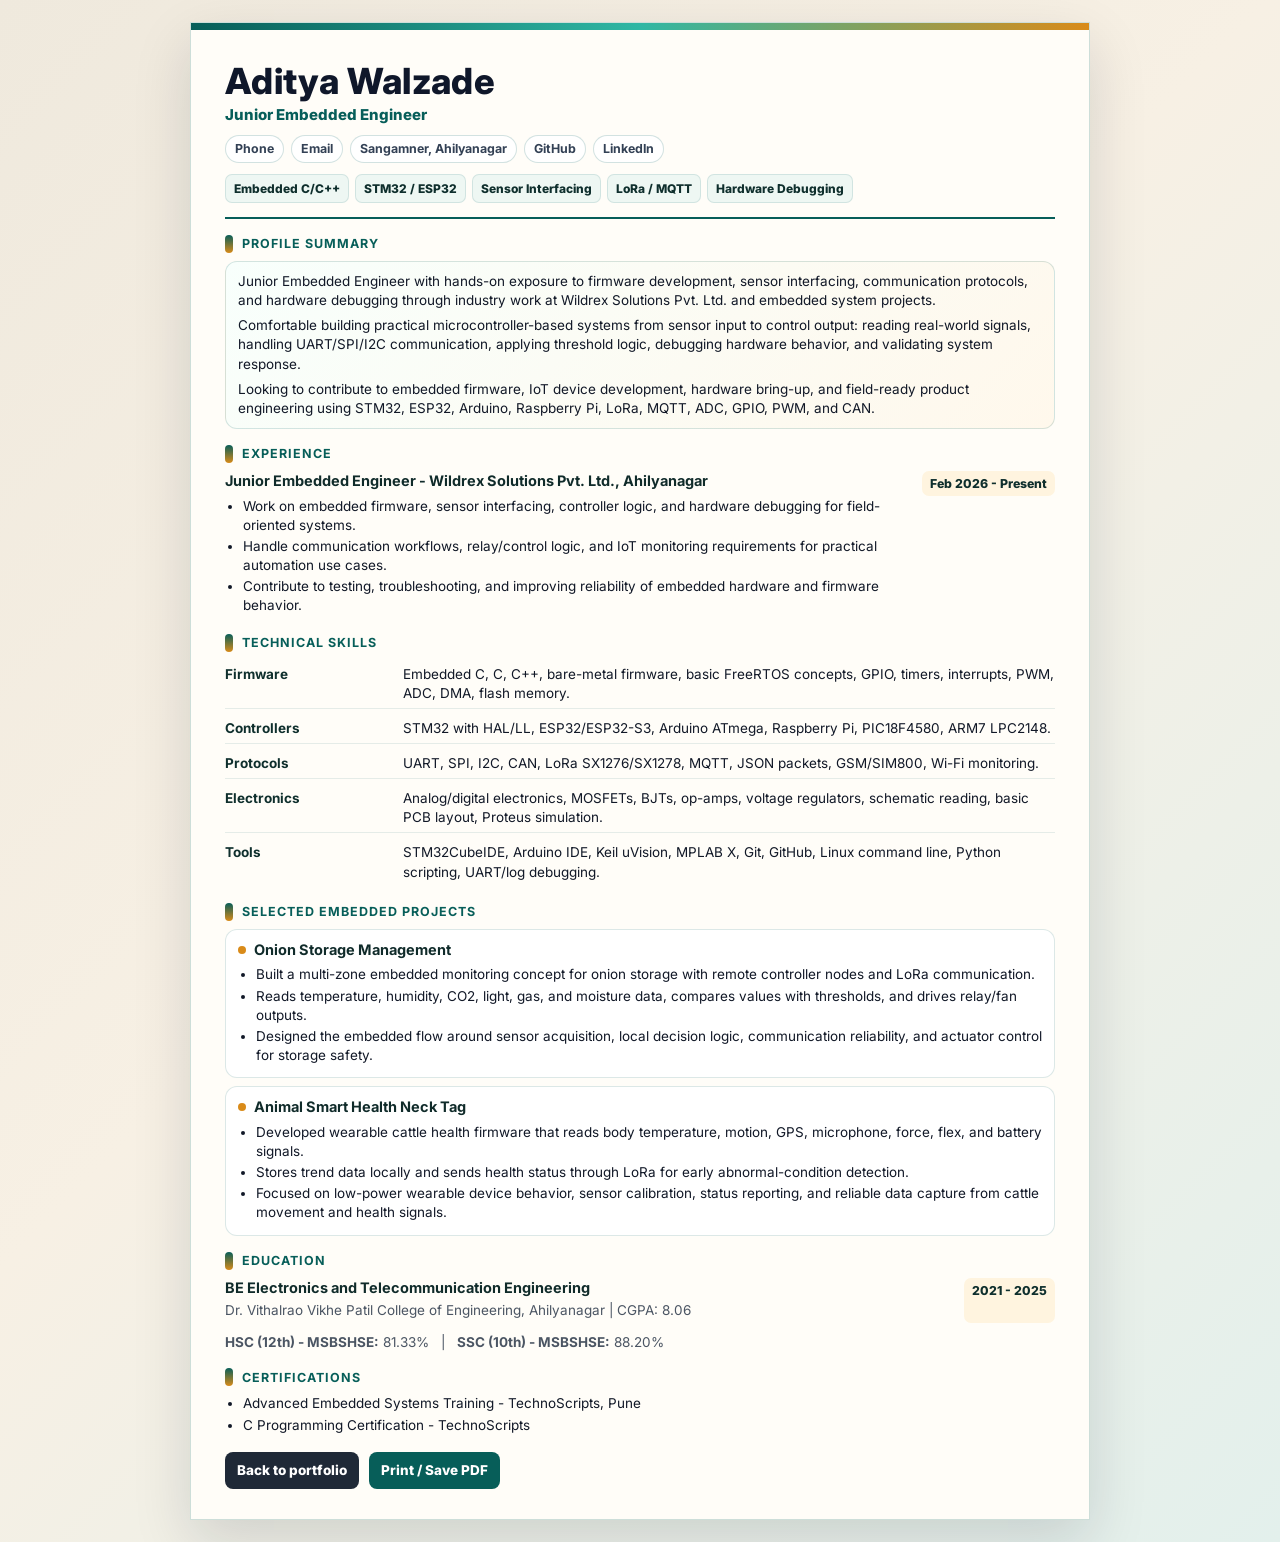
==== docs/resume.html @ 352630fc "Move site files into docs folder" ====
<!DOCTYPE html>
<html lang="en">
<head>
  <meta charset="UTF-8">
  <meta name="viewport" content="width=device-width, initial-scale=1.0">
  <title>Aditya Walzade | Resume</title>
  <link rel="preconnect" href="https://fonts.googleapis.com">
  <link rel="preconnect" href="https://fonts.gstatic.com" crossorigin>
  <link href="https://fonts.googleapis.com/css2?family=Inter:wght@400;500;600;700;800&display=swap" rel="stylesheet">
  <style>
    :root{--ink:#111827;--muted:#4b5563;--brand:#075e59;--brand-dark:#0f2f2d;--accent:#d98b19;--paper:#fffdf8;--bg:#efe9dd;--line:#d5ded9;--soft:#eef7f3;--soft-2:#fff4df}
    *{box-sizing:border-box}body{margin:0;background:linear-gradient(135deg,#efe9dd 0%,#f7f0e4 45%,#e3f0ec 100%);color:var(--ink);font-family:Inter,Arial,sans-serif;font-size:13.5px;line-height:1.42}.page{position:relative;width:min(900px,calc(100% - 28px));margin:22px auto;padding:30px 34px;background:var(--paper);border:1px solid rgba(7,94,89,.2);box-shadow:0 22px 55px rgba(17,24,39,.14);overflow:hidden}.page:before{content:"";position:absolute;inset:0 0 auto;height:7px;background:linear-gradient(90deg,var(--brand),#2fb7a4,var(--accent))}header{padding:10px 0 14px;border-bottom:2px solid var(--brand);margin-bottom:13px}.topline{display:flex;align-items:flex-start;justify-content:space-between;gap:18px}h1{margin:0 0 5px;font-size:36px;line-height:1;font-weight:800;color:#0f172a;letter-spacing:.01em}.role{margin:0;color:var(--brand);font-size:15px;font-weight:800}.contact{display:flex;flex-wrap:wrap;gap:7px;margin-top:10px}.contact a,.contact span{display:inline-flex;align-items:center;min-height:25px;padding:4px 9px;border:1px solid rgba(7,94,89,.18);border-radius:999px;background:#ffffff;color:#334155;font-size:12.4px;font-weight:700;text-decoration:none}.contact a:hover{color:var(--brand);border-color:rgba(7,94,89,.38)}.fit{display:flex;flex-wrap:wrap;gap:6px;margin-top:11px}.fit span{padding:5px 8px;border-radius:7px;background:var(--soft);color:var(--brand-dark);font-size:12px;font-weight:800;border:1px solid rgba(7,94,89,.12)}h2{display:flex;align-items:center;gap:9px;margin:16px 0 8px;font-size:12.5px;letter-spacing:.08em;text-transform:uppercase;color:var(--brand)}h2:before{content:"";width:8px;height:18px;border-radius:999px;background:linear-gradient(180deg,var(--brand),var(--accent))}h3{margin:0 0 3px;font-size:14.5px;color:#102b2a}.row{display:grid;grid-template-columns:1fr auto;gap:16px;align-items:start}.date{white-space:nowrap;color:var(--brand-dark);font-size:12.3px;font-weight:800;background:var(--soft-2);padding:4px 8px;border-radius:7px}p{margin:0 0 6px}.summary{padding:10px 12px;border:1px solid rgba(7,94,89,.16);border-radius:12px;background:linear-gradient(135deg,#f8fffc 0%,#fff8ec 100%)}.summary p:last-child{margin-bottom:0}.item{margin-bottom:10px}.item:last-child{margin-bottom:0}ul{margin:5px 0 0;padding-left:18px}li{margin:2px 0}.skills{display:grid;gap:5px}.skill-line{display:grid;grid-template-columns:168px 1fr;gap:10px;padding:5px 0;border-bottom:1px solid rgba(7,94,89,.1)}.skill-line:last-child{border-bottom:0}.skill-line strong{color:var(--brand-dark)}.project{padding:10px 12px;border:1px solid rgba(7,94,89,.14);border-radius:12px;background:#fff}.project + .project{margin-top:8px}.project h3{display:flex;align-items:center;gap:8px}.project h3:before{content:"";width:8px;height:8px;border-radius:50%;background:var(--accent)}.edu-grid{display:grid;grid-template-columns:1fr auto;gap:8px}.compact{margin:3px 0;color:var(--muted)}.actions{display:flex;gap:10px;margin-top:17px}.btn{display:inline-block;padding:9px 12px;border-radius:8px;background:var(--brand);color:#fff;font-weight:800;text-decoration:none}.btn.secondary{background:#1f2937}@media print{body{background:#fff;font-size:11.5px}.page{width:auto;margin:0;padding:8mm 10mm;border:0;box-shadow:none}.page:before{height:4px}h1{font-size:28px}header{padding-top:4px}.contact a,.contact span{border:0;background:transparent;padding:0 8px 0 0}.fit span{padding:3px 6px}.summary,.project{background:#fff;border-color:#ddd}h2{margin-top:11px}.actions{display:none}.item,.skill-line,.project{break-inside:avoid}a{color:inherit}}@media(max-width:720px){.page{width:min(100% - 18px,900px);margin:10px auto;padding:22px 18px}.topline,.row,.edu-grid,.skill-line{display:block}.date{display:inline-block;margin-top:4px}.contact a,.contact span{font-size:12px}.actions{flex-direction:column}.btn{text-align:center}}
  </style>
</head>
<body>
  <main class="page">
    <header>
      <div class="topline">
        <div>
          <h1>Aditya Walzade</h1>
          <p class="role">Junior Embedded Engineer</p>
        </div>
      </div>
      <div class="contact">
        <a href="tel:+917776067841">Phone</a>
        <a href="mailto:adityawalzade203@gmail.com">Email</a>
        <span>Sangamner, Ahilyanagar</span>
        <a href="https://github.com/adityaw20" target="_blank" rel="noopener noreferrer">GitHub</a>
        <a href="https://www.linkedin.com/in/adityawalzade" target="_blank" rel="noopener noreferrer">LinkedIn</a>
      </div>
      <div class="fit"><span>Embedded C/C++</span><span>STM32 / ESP32</span><span>Sensor Interfacing</span><span>LoRa / MQTT</span><span>Hardware Debugging</span></div>
    </header>

    <section>
      <h2>Profile Summary</h2>
      <div class="summary">
        <p>Junior Embedded Engineer with hands-on exposure to firmware development, sensor interfacing, communication protocols, and hardware debugging through industry work at Wildrex Solutions Pvt. Ltd. and embedded system projects.</p>
        <p>Comfortable building practical microcontroller-based systems from sensor input to control output: reading real-world signals, handling UART/SPI/I2C communication, applying threshold logic, debugging hardware behavior, and validating system response.</p>
        <p>Looking to contribute to embedded firmware, IoT device development, hardware bring-up, and field-ready product engineering using STM32, ESP32, Arduino, Raspberry Pi, LoRa, MQTT, ADC, GPIO, PWM, and CAN.</p>
      </div>
    </section>

    <section>
      <h2>Experience</h2>
      <div class="item row">
        <div>
          <h3>Junior Embedded Engineer - Wildrex Solutions Pvt. Ltd., Ahilyanagar</h3>
          <ul>
            <li>Work on embedded firmware, sensor interfacing, controller logic, and hardware debugging for field-oriented systems.</li>
            <li>Handle communication workflows, relay/control logic, and IoT monitoring requirements for practical automation use cases.</li>
            <li>Contribute to testing, troubleshooting, and improving reliability of embedded hardware and firmware behavior.</li>
          </ul>
        </div>
        <div class="date">Feb 2026 - Present</div>
      </div>
    </section>

    <section>
      <h2>Technical Skills</h2>
      <div class="skills">
        <div class="skill-line"><strong>Firmware</strong><span>Embedded C, C, C++, bare-metal firmware, basic FreeRTOS concepts, GPIO, timers, interrupts, PWM, ADC, DMA, flash memory.</span></div>
        <div class="skill-line"><strong>Controllers</strong><span>STM32 with HAL/LL, ESP32/ESP32-S3, Arduino ATmega, Raspberry Pi, PIC18F4580, ARM7 LPC2148.</span></div>
        <div class="skill-line"><strong>Protocols</strong><span>UART, SPI, I2C, CAN, LoRa SX1276/SX1278, MQTT, JSON packets, GSM/SIM800, Wi-Fi monitoring.</span></div>
        <div class="skill-line"><strong>Electronics</strong><span>Analog/digital electronics, MOSFETs, BJTs, op-amps, voltage regulators, schematic reading, basic PCB layout, Proteus simulation.</span></div>
        <div class="skill-line"><strong>Tools</strong><span>STM32CubeIDE, Arduino IDE, Keil uVision, MPLAB X, Git, GitHub, Linux command line, Python scripting, UART/log debugging.</span></div>
      </div>
    </section>

    <section>
      <h2>Selected Embedded Projects</h2>
      <div class="project">
        <h3>Onion Storage Management</h3>
        <ul>
          <li>Built a multi-zone embedded monitoring concept for onion storage with remote controller nodes and LoRa communication.</li>
          <li>Reads temperature, humidity, CO2, light, gas, and moisture data, compares values with thresholds, and drives relay/fan outputs.</li>
          <li>Designed the embedded flow around sensor acquisition, local decision logic, communication reliability, and actuator control for storage safety.</li>
        </ul>
      </div>
      <div class="project">
        <h3>Animal Smart Health Neck Tag</h3>
        <ul>
          <li>Developed wearable cattle health firmware that reads body temperature, motion, GPS, microphone, force, flex, and battery signals.</li>
          <li>Stores trend data locally and sends health status through LoRa for early abnormal-condition detection.</li>
          <li>Focused on low-power wearable device behavior, sensor calibration, status reporting, and reliable data capture from cattle movement and health signals.</li>
        </ul>
      </div>
    </section>

    <section>
      <h2>Education</h2>
      <div class="item edu-grid"><div><h3>BE Electronics and Telecommunication Engineering</h3><p class="compact">Dr. Vithalrao Vikhe Patil College of Engineering, Ahilyanagar | CGPA: 8.06</p></div><div class="date">2021 - 2025</div></div>
      <p class="compact"><strong>HSC (12th) - MSBSHSE:</strong> 81.33% &nbsp; | &nbsp; <strong>SSC (10th) - MSBSHSE:</strong> 88.20%</p>
    </section>

    <section>
      <h2>Certifications</h2>
      <ul>
        <li>Advanced Embedded Systems Training - TechnoScripts, Pune</li>
        <li>C Programming Certification - TechnoScripts</li>
      </ul>
    </section>

    <div class="actions"><a class="btn secondary" href="index.html">Back to portfolio</a><a class="btn" href="javascript:window.print()">Print / Save PDF</a></div>
  </main>
</body>
</html>
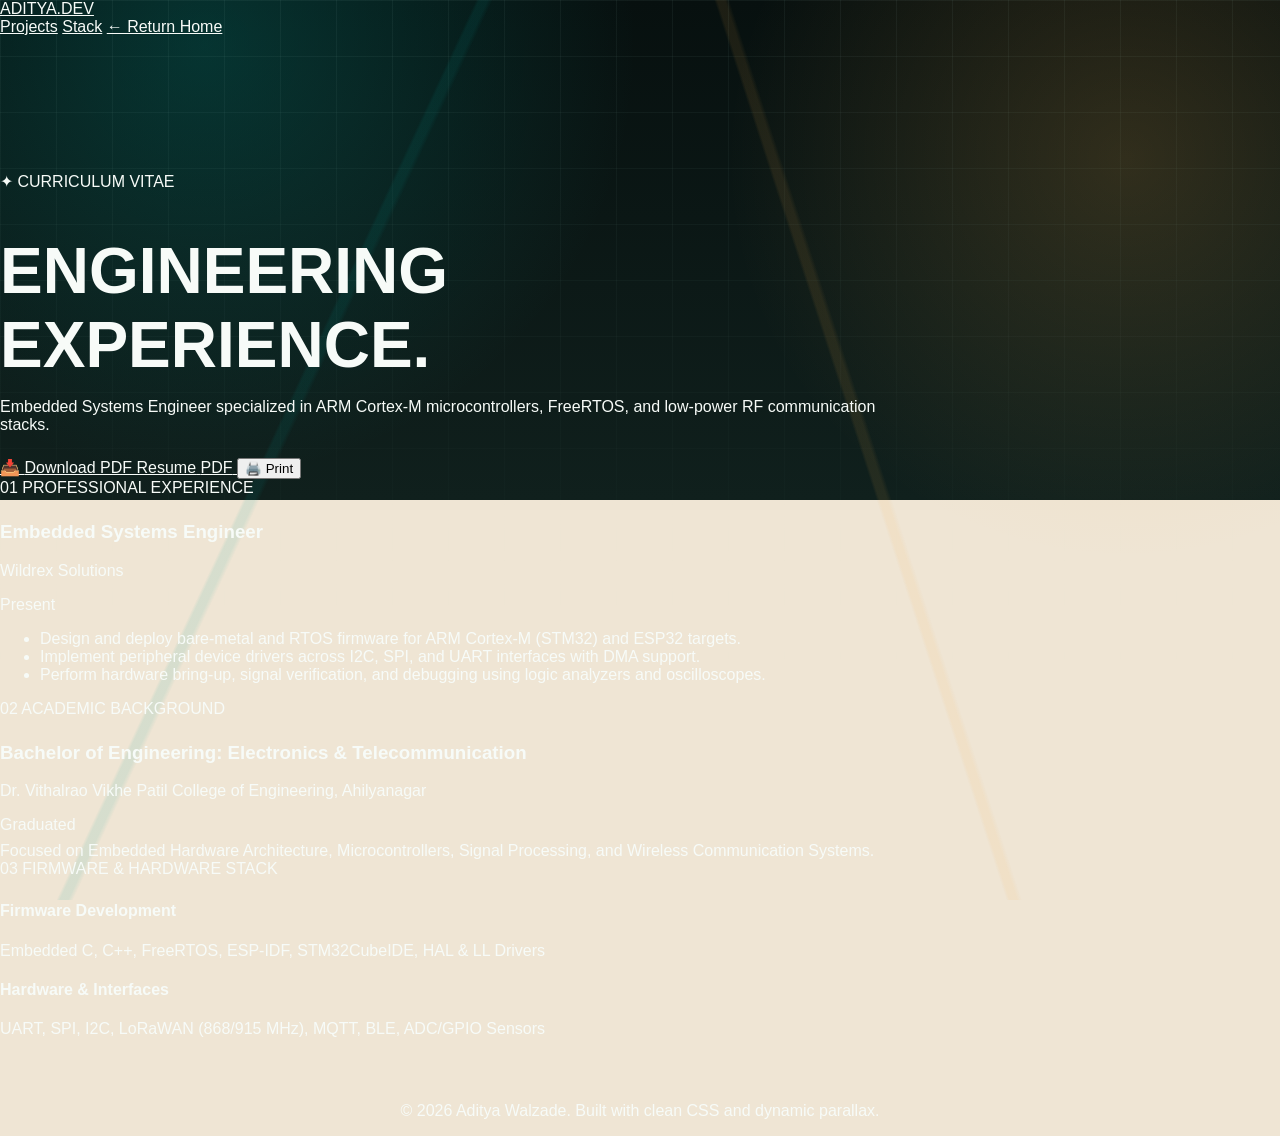
==== commit 16408df7: "Update resume layout and styling" ====
--- a/docs/resume.html
+++ b/docs/resume.html
@@ -3,106 +3,133 @@
 <head>
   <meta charset="UTF-8">
   <meta name="viewport" content="width=device-width, initial-scale=1.0">
-  <title>Aditya Walzade | Resume</title>
+  <title>Resume | Aditya Walzade</title>
   <link rel="preconnect" href="https://fonts.googleapis.com">
   <link rel="preconnect" href="https://fonts.gstatic.com" crossorigin>
-  <link href="https://fonts.googleapis.com/css2?family=Inter:wght@400;500;600;700;800&display=swap" rel="stylesheet">
-  <style>
-    :root{--ink:#111827;--muted:#4b5563;--brand:#075e59;--brand-dark:#0f2f2d;--accent:#d98b19;--paper:#fffdf8;--bg:#efe9dd;--line:#d5ded9;--soft:#eef7f3;--soft-2:#fff4df}
-    *{box-sizing:border-box}body{margin:0;background:linear-gradient(135deg,#efe9dd 0%,#f7f0e4 45%,#e3f0ec 100%);color:var(--ink);font-family:Inter,Arial,sans-serif;font-size:13.5px;line-height:1.42}.page{position:relative;width:min(900px,calc(100% - 28px));margin:22px auto;padding:30px 34px;background:var(--paper);border:1px solid rgba(7,94,89,.2);box-shadow:0 22px 55px rgba(17,24,39,.14);overflow:hidden}.page:before{content:"";position:absolute;inset:0 0 auto;height:7px;background:linear-gradient(90deg,var(--brand),#2fb7a4,var(--accent))}header{padding:10px 0 14px;border-bottom:2px solid var(--brand);margin-bottom:13px}.topline{display:flex;align-items:flex-start;justify-content:space-between;gap:18px}h1{margin:0 0 5px;font-size:36px;line-height:1;font-weight:800;color:#0f172a;letter-spacing:.01em}.role{margin:0;color:var(--brand);font-size:15px;font-weight:800}.contact{display:flex;flex-wrap:wrap;gap:7px;margin-top:10px}.contact a,.contact span{display:inline-flex;align-items:center;min-height:25px;padding:4px 9px;border:1px solid rgba(7,94,89,.18);border-radius:999px;background:#ffffff;color:#334155;font-size:12.4px;font-weight:700;text-decoration:none}.contact a:hover{color:var(--brand);border-color:rgba(7,94,89,.38)}.fit{display:flex;flex-wrap:wrap;gap:6px;margin-top:11px}.fit span{padding:5px 8px;border-radius:7px;background:var(--soft);color:var(--brand-dark);font-size:12px;font-weight:800;border:1px solid rgba(7,94,89,.12)}h2{display:flex;align-items:center;gap:9px;margin:16px 0 8px;font-size:12.5px;letter-spacing:.08em;text-transform:uppercase;color:var(--brand)}h2:before{content:"";width:8px;height:18px;border-radius:999px;background:linear-gradient(180deg,var(--brand),var(--accent))}h3{margin:0 0 3px;font-size:14.5px;color:#102b2a}.row{display:grid;grid-template-columns:1fr auto;gap:16px;align-items:start}.date{white-space:nowrap;color:var(--brand-dark);font-size:12.3px;font-weight:800;background:var(--soft-2);padding:4px 8px;border-radius:7px}p{margin:0 0 6px}.summary{padding:10px 12px;border:1px solid rgba(7,94,89,.16);border-radius:12px;background:linear-gradient(135deg,#f8fffc 0%,#fff8ec 100%)}.summary p:last-child{margin-bottom:0}.item{margin-bottom:10px}.item:last-child{margin-bottom:0}ul{margin:5px 0 0;padding-left:18px}li{margin:2px 0}.skills{display:grid;gap:5px}.skill-line{display:grid;grid-template-columns:168px 1fr;gap:10px;padding:5px 0;border-bottom:1px solid rgba(7,94,89,.1)}.skill-line:last-child{border-bottom:0}.skill-line strong{color:var(--brand-dark)}.project{padding:10px 12px;border:1px solid rgba(7,94,89,.14);border-radius:12px;background:#fff}.project + .project{margin-top:8px}.project h3{display:flex;align-items:center;gap:8px}.project h3:before{content:"";width:8px;height:8px;border-radius:50%;background:var(--accent)}.edu-grid{display:grid;grid-template-columns:1fr auto;gap:8px}.compact{margin:3px 0;color:var(--muted)}.actions{display:flex;gap:10px;margin-top:17px}.btn{display:inline-block;padding:9px 12px;border-radius:8px;background:var(--brand);color:#fff;font-weight:800;text-decoration:none}.btn.secondary{background:#1f2937}@media print{body{background:#fff;font-size:11.5px}.page{width:auto;margin:0;padding:8mm 10mm;border:0;box-shadow:none}.page:before{height:4px}h1{font-size:28px}header{padding-top:4px}.contact a,.contact span{border:0;background:transparent;padding:0 8px 0 0}.fit span{padding:3px 6px}.summary,.project{background:#fff;border-color:#ddd}h2{margin-top:11px}.actions{display:none}.item,.skill-line,.project{break-inside:avoid}a{color:inherit}}@media(max-width:720px){.page{width:min(100% - 18px,900px);margin:10px auto;padding:22px 18px}.topline,.row,.edu-grid,.skill-line{display:block}.date{display:inline-block;margin-top:4px}.contact a,.contact span{font-size:12px}.actions{flex-direction:column}.btn{text-align:center}}
-  </style>
+  <link href="https://fonts.googleapis.com/css2?family=Plus+Jakarta+Sans:wght@400;500;600;700;800;900&family=Space+Grotesk:wght@600;700;900&display=swap" rel="stylesheet">
+  <link rel="stylesheet" href="style.css">
 </head>
-<body>
-  <main class="page">
-    <header>
-      <div class="topline">
-        <div>
-          <h1>Aditya Walzade</h1>
-          <p class="role">Junior Embedded Engineer</p>
+<body class="editorial-theme">
+
+  <!-- Header -->
+  <header class="editorial-nav">
+    <div class="nav-container">
+      <a href="index.html" class="brand-badge">
+        <span class="badge-dot"></span>
+        <span class="badge-text">ADITYA.DEV</span>
+      </a>
+      <nav class="nav-links">
+        <a href="index.html#projects" class="nav-link">Projects</a>
+        <a href="index.html#skills" class="nav-link">Stack</a>
+        <a href="index.html" class="btn-primary-pill">← Return Home</a>
+      </nav>
+    </div>
+  </header>
+
+  <main class="section-padding" style="padding-top: 8.5rem;">
+    <div class="container" style="max-width: 900px;">
+      
+      <!-- Top Title Block -->
+      <div class="resume-header-block reveal-elem">
+        <div class="sticker-chip">
+          <span class="chip-star">✦</span> CURRICULUM VITAE
+        </div>
+        <h1 class="poster-title" style="font-size: clamp(2.5rem, 5vw, 4rem); margin-bottom: 0.5rem;">
+          ENGINEERING<br>
+          <span class="title-highlight">EXPERIENCE.</span>
+        </h1>
+        <p class="body-text-secondary">
+          Embedded Systems Engineer specialized in ARM Cortex-M microcontrollers, FreeRTOS, and low-power RF communication stacks.
+        </p>
+
+        <!-- Download & Print Actions -->
+        <div class="resume-download-bar" style="margin-top: 1.5rem;">
+          <a href="assets/Aditya_Walzade_Resume.pdf" download="Aditya_Walzade_Resume.pdf" class="btn-download-pdf">
+            <span class="download-icon">📥</span>
+            <span>Download PDF Resume</span>
+            <span class="download-badge">PDF</span>
+          </a>
+          <button onclick="window.print()" class="btn-print-action">
+            <span class="print-icon">🖨️</span> Print
+          </button>
         </div>
       </div>
-      <div class="contact">
-        <a href="tel:+917776067841">Phone</a>
-        <a href="mailto:adityawalzade203@gmail.com">Email</a>
-        <span>Sangamner, Ahilyanagar</span>
-        <a href="https://github.com/adityaw20" target="_blank" rel="noopener noreferrer">GitHub</a>
-        <a href="https://www.linkedin.com/in/adityawalzade" target="_blank" rel="noopener noreferrer">LinkedIn</a>
-      </div>
-      <div class="fit"><span>Embedded C/C++</span><span>STM32 / ESP32</span><span>Sensor Interfacing</span><span>LoRa / MQTT</span><span>Hardware Debugging</span></div>
-    </header>
 
-    <section>
-      <h2>Profile Summary</h2>
-      <div class="summary">
-        <p>Junior Embedded Engineer with hands-on exposure to firmware development, sensor interfacing, communication protocols, and hardware debugging through industry work at Wildrex Solutions Pvt. Ltd. and embedded system projects.</p>
-        <p>Comfortable building practical microcontroller-based systems from sensor input to control output: reading real-world signals, handling UART/SPI/I2C communication, applying threshold logic, debugging hardware behavior, and validating system response.</p>
-        <p>Looking to contribute to embedded firmware, IoT device development, hardware bring-up, and field-ready product engineering using STM32, ESP32, Arduino, Raspberry Pi, LoRa, MQTT, ADC, GPIO, PWM, and CAN.</p>
-      </div>
-    </section>
+      <!-- Section: Work History -->
+      <section class="resume-section reveal-elem">
+        <div class="section-indicator" style="margin-bottom: 1.5rem;">
+          <span class="step-number">01</span>
+          <span class="step-divider"></span>
+          <span class="step-label">PROFESSIONAL EXPERIENCE</span>
+        </div>
 
-    <section>
-      <h2>Experience</h2>
-      <div class="item row">
-        <div>
-          <h3>Junior Embedded Engineer - Wildrex Solutions Pvt. Ltd., Ahilyanagar</h3>
-          <ul>
-            <li>Work on embedded firmware, sensor interfacing, controller logic, and hardware debugging for field-oriented systems.</li>
-            <li>Handle communication workflows, relay/control logic, and IoT monitoring requirements for practical automation use cases.</li>
-            <li>Contribute to testing, troubleshooting, and improving reliability of embedded hardware and firmware behavior.</li>
+        <div class="resume-card">
+          <div class="resume-card-head">
+            <div>
+              <h3 class="resume-role">Embedded Systems Engineer</h3>
+              <p class="resume-company">Wildrex Solutions</p>
+            </div>
+            <span class="resume-period">Present</span>
+          </div>
+          <ul class="resume-bullets">
+            <li>Design and deploy bare-metal and RTOS firmware for ARM Cortex-M (STM32) and ESP32 targets.</li>
+            <li>Implement peripheral device drivers across I2C, SPI, and UART interfaces with DMA support.</li>
+            <li>Perform hardware bring-up, signal verification, and debugging using logic analyzers and oscilloscopes.</li>
           </ul>
         </div>
-        <div class="date">Feb 2026 - Present</div>
-      </div>
-    </section>
+      </section>
 
-    <section>
-      <h2>Technical Skills</h2>
-      <div class="skills">
-        <div class="skill-line"><strong>Firmware</strong><span>Embedded C, C, C++, bare-metal firmware, basic FreeRTOS concepts, GPIO, timers, interrupts, PWM, ADC, DMA, flash memory.</span></div>
-        <div class="skill-line"><strong>Controllers</strong><span>STM32 with HAL/LL, ESP32/ESP32-S3, Arduino ATmega, Raspberry Pi, PIC18F4580, ARM7 LPC2148.</span></div>
-        <div class="skill-line"><strong>Protocols</strong><span>UART, SPI, I2C, CAN, LoRa SX1276/SX1278, MQTT, JSON packets, GSM/SIM800, Wi-Fi monitoring.</span></div>
-        <div class="skill-line"><strong>Electronics</strong><span>Analog/digital electronics, MOSFETs, BJTs, op-amps, voltage regulators, schematic reading, basic PCB layout, Proteus simulation.</span></div>
-        <div class="skill-line"><strong>Tools</strong><span>STM32CubeIDE, Arduino IDE, Keil uVision, MPLAB X, Git, GitHub, Linux command line, Python scripting, UART/log debugging.</span></div>
-      </div>
-    </section>
+      <!-- Section: Education -->
+      <section class="resume-section reveal-elem">
+        <div class="section-indicator" style="margin-bottom: 1.5rem;">
+          <span class="step-number">02</span>
+          <span class="step-divider"></span>
+          <span class="step-label">ACADEMIC BACKGROUND</span>
+        </div>
 
-    <section>
-      <h2>Selected Embedded Projects</h2>
-      <div class="project">
-        <h3>Onion Storage Management</h3>
-        <ul>
-          <li>Built a multi-zone embedded monitoring concept for onion storage with remote controller nodes and LoRa communication.</li>
-          <li>Reads temperature, humidity, CO2, light, gas, and moisture data, compares values with thresholds, and drives relay/fan outputs.</li>
-          <li>Designed the embedded flow around sensor acquisition, local decision logic, communication reliability, and actuator control for storage safety.</li>
-        </ul>
-      </div>
-      <div class="project">
-        <h3>Animal Smart Health Neck Tag</h3>
-        <ul>
-          <li>Developed wearable cattle health firmware that reads body temperature, motion, GPS, microphone, force, flex, and battery signals.</li>
-          <li>Stores trend data locally and sends health status through LoRa for early abnormal-condition detection.</li>
-          <li>Focused on low-power wearable device behavior, sensor calibration, status reporting, and reliable data capture from cattle movement and health signals.</li>
-        </ul>
-      </div>
-    </section>
+        <div class="resume-card">
+          <div class="resume-card-head">
+            <div>
+              <h3 class="resume-role">Bachelor of Engineering: Electronics & Telecommunication</h3>
+              <p class="resume-company">Dr. Vithalrao Vikhe Patil College of Engineering, Ahilyanagar</p>
+            </div>
+            <span class="resume-period">Graduated</span>
+          </div>
+          <p class="body-text-secondary" style="margin-top: 0.5rem; margin-bottom: 0;">
+            Focused on Embedded Hardware Architecture, Microcontrollers, Signal Processing, and Wireless Communication Systems.
+          </p>
+        </div>
+      </section>
 
-    <section>
-      <h2>Education</h2>
-      <div class="item edu-grid"><div><h3>BE Electronics and Telecommunication Engineering</h3><p class="compact">Dr. Vithalrao Vikhe Patil College of Engineering, Ahilyanagar | CGPA: 8.06</p></div><div class="date">2021 - 2025</div></div>
-      <p class="compact"><strong>HSC (12th) - MSBSHSE:</strong> 81.33% &nbsp; | &nbsp; <strong>SSC (10th) - MSBSHSE:</strong> 88.20%</p>
-    </section>
+      <!-- Section: Core Capabilities Grid -->
+      <section class="resume-section reveal-elem">
+        <div class="section-indicator" style="margin-bottom: 1.5rem;">
+          <span class="step-number">03</span>
+          <span class="step-divider"></span>
+          <span class="step-label">FIRMWARE & HARDWARE STACK</span>
+        </div>
 
-    <section>
-      <h2>Certifications</h2>
-      <ul>
-        <li>Advanced Embedded Systems Training - TechnoScripts, Pune</li>
-        <li>C Programming Certification - TechnoScripts</li>
-      </ul>
-    </section>
+        <div class="specs-grid" style="border-top: none; padding-top: 0;">
+          <div class="catalog-card" style="box-shadow: 2px 3px 0 var(--text-dark);">
+            <h4 class="spec-heading">Firmware Development</h4>
+            <p class="spec-value">Embedded C, C++, FreeRTOS, ESP-IDF, STM32CubeIDE, HAL & LL Drivers</p>
+          </div>
+          <div class="catalog-card" style="box-shadow: 2px 3px 0 var(--text-dark);">
+            <h4 class="spec-heading">Hardware & Interfaces</h4>
+            <p class="spec-value">UART, SPI, I2C, LoRaWAN (868/915 MHz), MQTT, BLE, ADC/GPIO Sensors</p>
+          </div>
+        </div>
+      </section>
 
-    <div class="actions"><a class="btn secondary" href="index.html">Back to portfolio</a><a class="btn" href="javascript:window.print()">Print / Save PDF</a></div>
+    </div>
   </main>
+
+  <footer class="poster-footer-section" style="padding-top: 2rem;">
+    <div class="container" style="text-align: center;">
+      <p class="copy-line">© 2026 Aditya Walzade. Built with clean CSS and dynamic parallax.</p>
+    </div>
+  </footer>
+
+  <script src="script.js"></script>
 </body>
 </html>
-
-
--- a/docs/style.css
+++ b/docs/style.css
@@ -0,0 +1,901 @@
+
+:root {
+  --page-bg: #07100f;
+  --ink: #f7fbf8;
+  --ink-strong: #ffffff;
+  --muted: rgba(247, 251, 248, .72);
+  --panel: rgba(12, 25, 23, .76);
+  --panel-solid: #10201d;
+  --panel-soft: rgba(255, 250, 241, .92);
+  --line: rgba(215, 255, 249, .17);
+  --line-strong: rgba(127, 244, 234, .34);
+  --teal: #66f4e7;
+  --teal-deep: #00a39a;
+  --amber: #ffb14a;
+  --cream: #fff8ea;
+  --dark: #07100f;
+  --shadow: 0 28px 90px rgba(0, 0, 0, .28);
+  --radius: 24px;
+}
+
+* { box-sizing: border-box; }
+html { scroll-behavior: smooth; }
+body {
+  margin: 0;
+  min-width: 320px;
+  font-family: "Inter", Arial, sans-serif;
+  color: var(--ink);
+  background:
+    radial-gradient(circle at 16% 4%, rgba(0, 163, 154, .24), transparent 27rem),
+    radial-gradient(circle at 88% 14%, rgba(255, 177, 74, .16), transparent 25rem),
+    linear-gradient(180deg, #07100f 0%, #10201d 44%, #efe5d4 44%, #efe5d4 100%);
+  overflow-x: hidden;
+}
+body::before {
+  content: "";
+  position: fixed;
+  inset: 0;
+  z-index: -3;
+  pointer-events: none;
+  background-image:
+    linear-gradient(rgba(215,255,249,.05) 1px, transparent 1px),
+    linear-gradient(90deg, rgba(215,255,249,.05) 1px, transparent 1px);
+  background-size: 56px 56px;
+  mask-image: linear-gradient(180deg, #000 0%, transparent 76%);
+  animation: gridDrift 22s linear infinite;
+}
+body::after {
+  content: "";
+  position: fixed;
+  inset: 0;
+  z-index: -2;
+  pointer-events: none;
+  background:
+    linear-gradient(115deg, transparent 0 28%, rgba(0,163,154,.1) 28.2% 28.7%, transparent 29% 100%),
+    linear-gradient(72deg, transparent 0 64%, rgba(255,177,74,.09) 64.2% 64.7%, transparent 65% 100%);
+}
+@keyframes gridDrift { to { background-position: 56px 112px; } }
+
+img { display: block; max-width: 100%; }
+a { color: inherit; }
+
+.site-bg { position: fixed; inset: 0; z-index: -1; pointer-events: none; overflow: hidden; }
+.site-bg span { position: absolute; border-radius: 999px; filter: blur(24px); opacity: .48; animation: floatPulse 9s ease-in-out infinite; }
+.site-bg span:nth-child(1) { width: 220px; height: 220px; left: -70px; top: 16%; background: rgba(0,163,154,.28); }
+.site-bg span:nth-child(2) { width: 170px; height: 170px; right: 8%; top: 36%; background: rgba(255,177,74,.22); animation-delay: -3s; }
+.site-bg span:nth-child(3) { width: 260px; height: 260px; right: -90px; bottom: 12%; background: rgba(0,106,100,.18); animation-delay: -6s; }
+@keyframes floatPulse { 0%,100% { transform: translate3d(0,0,0) scale(1); } 50% { transform: translate3d(18px,-26px,0) scale(1.08); } }
+
+.site-header {
+  position: fixed;
+  top: 16px;
+  left: 50%;
+  z-index: 20;
+  width: min(1120px, calc(100% - 32px));
+  min-height: 66px;
+  display: flex;
+  align-items: center;
+  justify-content: space-between;
+  gap: 16px;
+  padding: 10px 12px 10px 18px;
+  color: #f8f4eb;
+  background: rgba(7,16,15,.76);
+  border: 1px solid var(--line);
+  border-radius: 16px;
+  box-shadow: 0 18px 60px rgba(0,0,0,.28);
+  backdrop-filter: blur(20px);
+  transform: translateX(-50%);
+}
+.brand { display: inline-flex; align-items: center; gap: 10px; font-weight: 800; text-decoration: none; white-space: nowrap; }
+.brand-mark { display: grid; width: 40px; height: 40px; place-items: center; color: #08221f; background: linear-gradient(135deg, #d7fff9, #ffcf8a); border-radius: 10px; font-family: "JetBrains Mono", monospace; font-size: .9rem; box-shadow: 0 0 28px rgba(0,163,154,.3); }
+.site-nav { display: flex; align-items: center; gap: 6px; }
+.site-nav a { padding: 10px 12px; color: rgba(248,244,235,.78); border-radius: 10px; font-size: .92rem; font-weight: 700; text-decoration: none; transition: color .25s ease, background .25s ease; }
+.site-nav a:hover, .site-nav a.active { color: #fff; background: rgba(215,255,249,.12); }
+.nav-toggle { display: none; width: 44px; height: 44px; border: 0; background: transparent; }
+.nav-toggle span { display: block; width: 22px; height: 2px; margin: 5px auto; background: currentColor; transition: .2s; }
+
+.theme-toggle { width: 66px; height: 38px; display: inline-flex; align-items: center; justify-content: center; padding: 0; border: 0; background: transparent; }
+.theme-toggle-track { position: relative; width: 58px; height: 32px; display: block; border: 1px solid rgba(215,255,249,.2); border-radius: 999px; background: rgba(255,255,255,.1); box-shadow: 0 10px 28px rgba(0,0,0,.16) inset; }
+.theme-toggle-thumb { position: absolute; left: 3px; top: 3px; width: 26px; height: 26px; display: grid; place-items: center; color: #06201e; border-radius: 999px; background: linear-gradient(135deg, #7ff4ea, #ffbf6b); box-shadow: 0 10px 24px rgba(0,0,0,.28); transition: transform .35s cubic-bezier(.2,.8,.2,1), background .35s ease, color .35s ease; }
+.theme-toggle svg { position: absolute; width: 16px; height: 16px; fill: currentColor; transition: opacity .25s ease, transform .25s ease; }
+.theme-toggle .sun-icon { opacity: 0; transform: rotate(-45deg) scale(.7); }
+.theme-toggle .moon-icon { opacity: 1; transform: rotate(0) scale(1); }
+.theme-toggle:hover .theme-toggle-thumb { transform: translateX(2px) scale(1.06); }
+
+.hero { position: relative; min-height: 100vh; display: grid; align-items: center; overflow: hidden; color: #fff; }
+.hero::after { content: ""; position: absolute; left: 0; right: 0; bottom: 0; height: 28%; z-index: 1; background: linear-gradient(180deg, transparent, #10201d 68%, #efe5d4 100%); }
+.hero-media, .hero-overlay { position: absolute; inset: 0; width: 100%; height: 100%; }
+.hero-media { object-fit: cover; transform: scale(1.04); animation: heroZoom 18s ease-in-out infinite alternate; }
+@keyframes heroZoom { to { transform: scale(1.1) translateX(1.2%); } }
+.hero-overlay { background: radial-gradient(circle at 72% 47%, transparent 0 18%, rgba(7,16,15,.22) 36%, rgba(7,16,15,.82) 76%), linear-gradient(90deg, rgba(7,16,15,.96), rgba(7,16,15,.74) 46%, rgba(7,16,15,.25)), linear-gradient(180deg, rgba(7,16,15,.26), rgba(7,16,15,.88)); }
+.hero-content { position: relative; z-index: 2; width: min(1120px, calc(100% - 32px)); margin: 0 auto; padding-top: 96px; display: grid; grid-template-columns: minmax(0, 1fr) 330px; gap: clamp(28px, 5vw, 68px); align-items: center; }
+.hero-content > :not(.hero-console) { grid-column: 1; }
+.eyebrow { margin: 0 0 14px; color: var(--amber); font-family: "JetBrains Mono", monospace; font-size: .8rem; font-weight: 800; letter-spacing: 0; text-transform: uppercase; }
+.hero h1 { display: flex; flex-direction: column; gap: 6px; margin: 0; line-height: .94; letter-spacing: 0; text-shadow: 0 18px 70px rgba(0,0,0,.5); }
+.hero-kicker { color: rgba(255,255,255,.62); font-size: clamp(1.4rem, 3vw, 2.2rem); line-height: 1.1; }
+.interactive-name { display: flex; flex-wrap: nowrap; align-items: baseline; white-space: nowrap; color: #fff; font-size: clamp(3.4rem, 5.5vw, 6.25rem); }
+.interactive-name span:not(.name-gap) { display: inline-block; transition: color .18s ease, transform .18s ease, text-shadow .18s ease; will-change: transform; }
+.interactive-name span:not(.name-gap):hover { color: #7ff4ea; transform: translateY(-10px) rotate(-4deg) scale(1.08); text-shadow: 0 0 28px rgba(127,244,234,.8); }
+.name-gap { width: .28em; }
+.hero-copy { max-width: 680px; margin: 26px 0 0; color: rgba(255,255,255,.78); font-size: clamp(1.05rem, 2vw, 1.28rem); line-height: 1.72; }
+.hero-actions, .contact-actions { display: flex; flex-wrap: wrap; gap: 12px; margin-top: 34px; }
+.button { display: inline-flex; align-items: center; justify-content: center; min-height: 48px; padding: 0 20px; border: 1px solid transparent; border-radius: 12px; font-weight: 800; text-decoration: none; transition: transform .2s ease, box-shadow .2s ease, background .2s ease; }
+.button.primary { color: #06201e; background: linear-gradient(135deg, #7ff4ea, #ffbf6b); box-shadow: 0 16px 40px rgba(0,163,154,.22); }
+.button.secondary { color: inherit; border-color: rgba(255,255,255,.24); background: rgba(255,255,255,.08); backdrop-filter: blur(12px); }
+.button:hover { transform: translateY(-3px); box-shadow: 0 18px 42px rgba(0,0,0,.22); }
+
+.hero-console { grid-column: 2; grid-row: 1 / span 5; width: 100%; padding: 18px; color: #dffdfa; border: 1px solid rgba(127,244,234,.22); border-radius: 24px; background: rgba(4, 12, 11, .56); box-shadow: 0 30px 90px rgba(0,0,0,.36); backdrop-filter: blur(18px); }
+.console-top { display: flex; gap: 7px; margin-bottom: 18px; }
+.console-top span { width: 11px; height: 11px; border-radius: 50%; background: #7ff4ea; }
+.console-top span:nth-child(2) { background: #ffbf6b; }
+.console-top span:nth-child(3) { background: rgba(255,255,255,.5); }
+.hero-console dl { display: grid; gap: 13px; margin: 0; }
+.hero-console div { padding: 13px; border: 1px solid rgba(127,244,234,.12); border-radius: 14px; background: rgba(255,255,255,.055); }
+.hero-console dt { color: rgba(255,255,255,.56); font-family: "JetBrains Mono", monospace; font-size: .72rem; font-weight: 800; text-transform: uppercase; }
+.hero-console dd { margin: 5px 0 0; color: #fff; font-weight: 800; }
+
+main { position: relative; z-index: 1; }
+.section { width: min(1120px, calc(100% - 32px)); margin: 34px auto; padding: 74px clamp(20px, 4vw, 56px); position: relative; overflow: hidden; border: 1px solid rgba(0,106,100,.16); border-radius: 30px; color: #111615; background: linear-gradient(135deg, rgba(255,250,241,.94), rgba(236,246,241,.88)), radial-gradient(circle at 100% 0%, rgba(0,163,154,.12), transparent 30%); box-shadow: 0 28px 90px rgba(0,0,0,.14), 0 1px 0 rgba(255,255,255,.85) inset; }
+.section:nth-of-type(odd) { background: linear-gradient(135deg, rgba(242,250,246,.94), rgba(255,249,238,.9)), radial-gradient(circle at 0% 100%, rgba(255,177,74,.14), transparent 34%); }
+.section::before { content: attr(data-section); position: absolute; top: 54px; right: 0; color: rgba(0,106,100,.08); font-family: "JetBrains Mono", monospace; font-size: clamp(3.4rem, 10vw, 8rem); font-weight: 800; line-height: 1; pointer-events: none; }
+.section::after { content: ""; position: absolute; left: 0; right: 0; top: 34px; height: 1px; background: linear-gradient(90deg, transparent, rgba(0,163,154,.45), rgba(255,177,74,.34), transparent); }
+.section-heading { position: relative; z-index: 1; padding-bottom: 22px; margin-bottom: 34px; border-bottom: 1px solid rgba(0,106,100,.14); }
+.section-heading h2, .contact-section h2 { max-width: 820px; margin: 0; font-size: clamp(2rem, 4.4vw, 4.6rem); line-height: 1.04; letter-spacing: 0; text-wrap: balance; }
+.about-grid { position: relative; z-index: 1; display: grid; grid-template-columns: minmax(0, 1.25fr) minmax(280px, .75fr); gap: 28px; }
+.about-copy, .profile-panel, .timeline-item, .project-card, .skill-icon-card { border: 1px solid rgba(0,106,100,.16); border-radius: 22px; background: rgba(255,250,241,.88); box-shadow: 0 18px 55px rgba(0,0,0,.12), 0 1px 0 rgba(255,255,255,.7) inset; backdrop-filter: blur(16px); }
+.about-copy { padding: 34px; background: rgba(255,255,255,.58); }
+.about-copy p, .timeline-item p, .project-card p { color: #5d6762; font-size: 1rem; line-height: 1.78; }
+.profile-panel { padding: 30px; position: relative; overflow: hidden; }
+.profile-panel::before, .project-card::before { content: ""; position: absolute; inset: 0 0 auto; height: 4px; background: linear-gradient(90deg, var(--teal-deep), var(--amber)); opacity: .9; }
+.profile-avatar { display: grid; width: 88px; height: 88px; place-items: center; color: #06201e; background: linear-gradient(135deg,#9cfbf2,#ffca7a); border-radius: 22px; font-family: "JetBrains Mono", monospace; font-size: 1.55rem; font-weight: 800; box-shadow: 0 16px 44px rgba(0,163,154,.24); }
+.profile-panel h3 { margin: 22px 0 6px; font-size: 1.35rem; }
+.profile-panel p { margin: 0; color: #5d6762; }
+.profile-panel ul { display: grid; gap: 10px; margin: 24px 0 0; padding: 0; list-style: none; }
+.profile-panel li { padding: 10px 0; border-top: 1px solid rgba(0,106,100,.14); font-weight: 700; }
+
+.timeline { position: relative; z-index: 1; display: grid; gap: 16px; }
+.timeline-item { display: grid; grid-template-columns: 210px minmax(0,.82fr) minmax(0,1.18fr); gap: 26px; padding: 26px; align-items: start; transition: transform .25s ease, box-shadow .25s ease; }
+.timeline-item:hover, .skill-icon-card:hover, .project-card:hover { transform: translateY(-7px); box-shadow: 0 30px 80px rgba(0,0,0,.2); }
+.timeline-item time, .project-meta { color: #005e59; font-family: "JetBrains Mono", monospace; font-size: .82rem; font-weight: 800; }
+.timeline-item h3, .project-card h3 { margin: 0; font-size: 1.2rem; }
+.timeline-item p { margin: 0; }
+
+.skill-icon-grid { position: relative; z-index: 1; display: grid; grid-template-columns: repeat(6, minmax(0, 1fr)); gap: 16px; }
+.skill-icon-card { min-height: 150px; display: flex; flex-direction: column; align-items: center; justify-content: center; gap: 14px; position: relative; overflow: hidden; padding: 20px 14px; transition: transform .24s ease, box-shadow .24s ease, border-color .24s ease; }
+.skill-icon-card::before { content: ""; position: absolute; inset: auto -20% -55% -20%; height: 95px; background: radial-gradient(circle, rgba(0,163,154,.16), transparent 68%); transition: transform .24s ease; }
+.skill-icon-card:hover::before { transform: translateY(-16px) scale(1.18); }
+.skill-icon-card img { width: 62px; height: 62px; object-fit: contain; filter: drop-shadow(0 10px 18px rgba(0,0,0,.12)); }
+.skill-icon-card:nth-child(5) img { width: 78px; height: 58px; }
+.skill-icon-card span { position: relative; min-height: 2.2em; display: inline-flex; align-items: center; justify-content: center; color: #15322f; font-weight: 900; text-align: center; }
+
+
+.project-grid { position: relative; z-index: 1; display: grid; grid-template-columns: 1.1fr .95fr .95fr; gap: 18px; }
+.project-card { min-height: 340px; display: flex; flex-direction: column; padding: 26px; position: relative; overflow: hidden; transition: transform .25s ease, box-shadow .25s ease; }
+.project-card.featured { color: #fff; background: linear-gradient(135deg, rgba(16,24,22,.96), rgba(0,106,100,.9)); border-color: rgba(215,255,249,.18); }
+.project-card.featured p { color: rgba(255,255,255,.76); }
+.project-card h3 { margin-top: 18px; font-size: 1.45rem; }
+.project-card a { width: fit-content; margin-top: auto; color: #005e59; font-weight: 900; text-decoration: none; }
+.project-card.featured a { color: #a8fff6; }
+.project-card::after { content: ""; position: absolute; right: 20px; bottom: 18px; width: 58px; height: 58px; border: 1px solid rgba(0,163,154,.16); border-radius: 18px; background: linear-gradient(90deg, transparent 48%, rgba(0,163,154,.18) 50%, transparent 52%), linear-gradient(transparent 48%, rgba(0,163,154,.18) 50%, transparent 52%); background-size: 14px 14px; opacity: .45; }
+
+.contact-section { width: min(1120px, calc(100% - 32px)); margin: 64px auto 0; padding: 56px; color: #fff; background: linear-gradient(135deg, #101816, #003f3b); border: 1px solid rgba(215,255,249,.14); border-radius: 24px; box-shadow: var(--shadow); position: relative; overflow: hidden; }
+.contact-section::after { content: ""; position: absolute; inset: auto -10% -55% 35%; height: 260px; background: radial-gradient(circle, rgba(255,177,74,.26), transparent 65%); }
+.contact-section > * { position: relative; z-index: 1; }
+.contact-section .button.secondary { color: #fff; }
+.icon-button { gap: 9px; }
+.icon-button svg { width: 19px; height: 19px; flex: 0 0 auto; fill: currentColor; }
+.contact-actions .icon-button { min-width: 118px; }
+.site-footer { display: flex; align-items: center; justify-content: space-between; width: min(1120px, calc(100% - 32px)); margin: 0 auto; padding: 36px 0 48px; color: #50615d; }
+.site-footer a { font-weight: 800; text-decoration: none; }
+
+.reveal, .reveal-card { opacity: 0; transform: translateY(28px); transition: opacity .7s ease, transform .7s ease; }
+.reveal.is-visible, .reveal-card.is-visible { opacity: 1; transform: translateY(0); }
+.reveal-card:nth-child(2) { transition-delay: .08s; }
+.reveal-card:nth-child(3) { transition-delay: .16s; }
+
+@media (pointer: fine) {
+  body { cursor: none; }
+  a, button, .skill-icon-card, .project-card, .interactive-name span { cursor: none; }
+  .cursor-dot, .cursor-ring { position: fixed; left: 0; top: 0; z-index: 9999; pointer-events: none; border-radius: 999px; transform: translate(-50%, -50%); }
+  .cursor-dot { width: 8px; height: 8px; background: #7ff4ea; box-shadow: 0 0 18px rgba(127,244,234,.85); }
+  .cursor-ring { width: 38px; height: 38px; border: 1px solid rgba(255,255,255,.75); transition: width .18s ease, height .18s ease, border-color .18s ease, background .18s ease; mix-blend-mode: difference; }
+  .cursor-ring.cursor-hover { width: 64px; height: 64px; border-color: rgba(255,177,74,.9); background: rgba(255,177,74,.08); }
+}
+
+body.light-theme {
+  --ink: #111615;
+  --muted: #56635f;
+  color: var(--ink);
+  background:
+    radial-gradient(circle at 10% 8%, rgba(0,163,154,.18), transparent 22rem),
+    radial-gradient(circle at 92% 18%, rgba(255,177,74,.28), transparent 26rem),
+    radial-gradient(circle at 58% 52%, rgba(255,255,255,.78), transparent 22rem),
+    linear-gradient(135deg, #fff8ea 0%, #f0eadc 48%, #e3f2ed 100%);
+}
+body.light-theme::before { background-image: linear-gradient(rgba(0,106,100,.06) 1px, transparent 1px), linear-gradient(90deg, rgba(0,106,100,.06) 1px, transparent 1px); mask-image: linear-gradient(180deg, #000 0%, transparent 78%); }
+body.light-theme .site-bg::before { content: ""; position: absolute; inset: 8% 5% auto auto; width: 420px; height: 420px; border: 1px solid rgba(0,106,100,.12); border-radius: 44px; background: linear-gradient(90deg, transparent 48%, rgba(0,106,100,.08) 49% 51%, transparent 52%), linear-gradient(transparent 48%, rgba(0,106,100,.08) 49% 51%, transparent 52%); background-size: 28px 28px; transform: rotate(12deg); opacity: .75; }
+body.light-theme .site-bg::after { content: ""; position: absolute; left: 5%; bottom: 8%; width: 340px; height: 180px; border-radius: 999px; background: radial-gradient(circle, rgba(255,177,74,.24), transparent 68%); filter: blur(8px); }
+body.light-theme .site-bg span:nth-child(1) { background: rgba(0,163,154,.16); }
+body.light-theme .site-bg span:nth-child(2) { background: rgba(255,177,74,.20); }
+body.light-theme .site-bg span:nth-child(3) { background: rgba(0,106,100,.12); }
+body.light-theme .site-header { color: #10201d; background: rgba(255,251,242,.82); border-color: rgba(0,106,100,.2); box-shadow: 0 18px 60px rgba(64,46,18,.16), 0 1px 0 rgba(255,255,255,.9) inset; }
+body.light-theme .brand-mark { color: #fff; background: linear-gradient(135deg, #006a64, #c77712); }
+body.light-theme .site-nav a { color: rgba(16,32,29,.72); }
+body.light-theme .site-nav a:hover, body.light-theme .site-nav a.active { color: #061916; background: rgba(0,106,100,.1); }
+body.light-theme .theme-toggle-track { border-color: rgba(0,106,100,.18); background: rgba(0,106,100,.08); }
+body.light-theme .theme-toggle-thumb { color: #fff; background: linear-gradient(135deg, #006a64, #ffb14a); transform: translateX(26px); }
+body.light-theme .theme-toggle:hover .theme-toggle-thumb { transform: translateX(24px) scale(1.06); }
+body.light-theme .theme-toggle .sun-icon { opacity: 1; transform: rotate(0) scale(1); }
+body.light-theme .theme-toggle .moon-icon { opacity: 0; transform: rotate(45deg) scale(.7); }
+body.light-theme .hero { color: #10201d; }
+body.light-theme .hero-media { filter: saturate(.88) brightness(1.08) contrast(.9); opacity: .34; }
+body.light-theme .hero-overlay { background: radial-gradient(circle at 76% 46%, rgba(255,250,241,.18) 0 20%, rgba(255,250,241,.68) 48%, rgba(255,250,241,.92) 85%), linear-gradient(90deg, rgba(255,250,241,.96), rgba(255,250,241,.82) 48%, rgba(255,250,241,.56)), linear-gradient(180deg, rgba(255,250,241,.26), rgba(244,239,228,.95)); }
+body.light-theme .hero::after { background: linear-gradient(180deg, transparent, rgba(244,239,228,.78) 68%, #f4efe4 100%); }
+body.light-theme .hero h1, body.light-theme .contact-section { text-shadow: none; }
+body.light-theme .hero-copy, body.light-theme .hero-kicker { color: rgba(16,32,29,.72); }
+body.light-theme .interactive-name { color: #10201d; }
+body.light-theme .hero-console { color: #10201d; background: rgba(255,250,241,.72); border-color: rgba(0,106,100,.18); box-shadow: 0 30px 90px rgba(57,43,18,.16); }
+body.light-theme .hero-console dt { color: rgba(16,32,29,.55); }
+body.light-theme .hero-console dd { color: #10201d; }
+body.light-theme .hero-console div { border-color: rgba(0,106,100,.14); background: rgba(0,106,100,.055); }
+body.light-theme .section { background: linear-gradient(135deg, rgba(255,252,245,.96), rgba(231,247,242,.92)), radial-gradient(circle at 90% 10%, rgba(0,163,154,.14), transparent 32%), radial-gradient(circle at 8% 92%, rgba(255,177,74,.16), transparent 30%); box-shadow: 0 30px 90px rgba(57,43,18,.14), 0 1px 0 rgba(255,255,255,.9) inset; }
+body.light-theme .section:nth-of-type(odd) { background: linear-gradient(135deg, rgba(238,250,246,.96), rgba(255,250,240,.94)), radial-gradient(circle at 12% 12%, rgba(255,177,74,.14), transparent 28%), radial-gradient(circle at 92% 88%, rgba(0,163,154,.13), transparent 32%); }
+body.light-theme .about-copy, body.light-theme .profile-panel, body.light-theme .timeline-item, body.light-theme .skill-icon-card, body.light-theme .project-card:not(.featured) { background: linear-gradient(145deg, rgba(255,255,255,.78), rgba(255,250,241,.92)), radial-gradient(circle at 100% 0%, rgba(0,163,154,.1), transparent 38%); box-shadow: 0 22px 70px rgba(65,50,22,.12), 0 1px 0 rgba(255,255,255,.86) inset; }
+body.light-theme .project-card.featured, body.light-theme .contact-section { color: #fff; background: linear-gradient(135deg, #0f342f, #006a64 62%, #9d5f0b); }
+body.light-theme .project-card.featured p { color: rgba(255,255,255,.76); }
+body.light-theme .button.secondary { color: inherit; border-color: rgba(0,106,100,.22); background: rgba(0,106,100,.08); }
+body.light-theme .contact-section .button.secondary { color: #fff; border-color: rgba(255,255,255,.26); background: rgba(255,255,255,.09); }
+body.light-theme .cursor-dot { background: #006a64; }
+body.light-theme .cursor-ring { border-color: rgba(0,106,100,.85); mix-blend-mode: normal; }
+
+html, body, .site-header, .section, .about-copy, .profile-panel, .timeline-item, .skill-icon-card, .project-card, .contact-section, .button, .site-nav a, .hero-overlay, .hero-media, .site-bg span, .hero-console { transition: background .45s ease, background-color .45s ease, color .45s ease, border-color .45s ease, box-shadow .45s ease, opacity .45s ease, filter .45s ease; }
+
+@media (prefers-reduced-motion: reduce) {
+  *, *::before, *::after { animation: none !important; transition: none !important; scroll-behavior: auto !important; }
+  .reveal, .reveal-card { opacity: 1; transform: none; }
+}
+@media (max-width: 1100px) {
+  .hero-content { display: block; max-width: 760px; }
+  .hero-console { margin-top: 28px; }
+  .interactive-name { flex-wrap: wrap; white-space: normal; font-size: clamp(3rem, 12vw, 5rem); }
+  .project-grid { grid-template-columns: 1fr; }
+  .skill-icon-grid { grid-template-columns: repeat(4, minmax(0, 1fr)); }
+}
+@media (max-width: 900px) {
+  .nav-toggle { display: block; }
+  .site-header { color: #f8f4eb; }
+  body.light-theme .site-header { color: #10201d; }
+  .site-nav { position: absolute; top: calc(100% + 8px); left: 0; right: 0; display: none; flex-direction: column; align-items: stretch; padding: 10px; background: rgba(7,16,15,.96); border: 1px solid rgba(215,255,249,.14); border-radius: 14px; }
+  body.light-theme .site-nav { background: rgba(255,251,242,.98); border-color: rgba(0,106,100,.16); }
+  .site-header.menu-open .site-nav { display: flex; }
+  .site-nav .theme-toggle { margin: 8px 0 0; align-self: flex-start; }
+  .about-grid, .timeline-item { grid-template-columns: 1fr; }
+}
+@media (max-width: 720px) {
+  .skill-icon-grid { grid-template-columns: repeat(2, minmax(0, 1fr)); }
+  .section::before { top: 48px; font-size: 3.2rem; }
+}
+@media (max-width: 640px) {
+  .site-header { width: min(100% - 20px, 1120px); }
+  .hero { min-height: 100vh; }
+  .hero-content { width: min(100% - 24px, 760px); padding-top: 118px; }
+  .interactive-name { font-size: clamp(2.8rem, 14vw, 4.2rem); }
+  .section { width: min(100% - 20px, 1120px); padding: 54px 16px; border-radius: 24px; }
+  .about-copy, .profile-panel, .timeline-item, .skill-icon-card, .project-card, .contact-section { padding: 22px; }
+  .contact-section { width: min(100% - 20px, 1120px); }
+  .contact-actions .icon-button { width: 100%; }
+  .site-footer { flex-direction: column; align-items: flex-start; gap: 12px; }
+}
+
+
+/* Responsive audit fixes */
+body {
+  overflow-wrap: anywhere;
+}
+.brand span:last-child,
+.site-nav a,
+.button,
+.skill-icon-card span,
+.timeline-item h3,
+.project-card h3 {
+  overflow-wrap: normal;
+  word-break: normal;
+}
+.site-header {
+  max-width: 1120px;
+}
+.site-nav {
+  min-width: 0;
+  flex-wrap: nowrap;
+}
+.hero-content {
+  min-height: 0;
+}
+.hero-console {
+  min-width: 0;
+}
+.interactive-name {
+  max-width: 100%;
+}
+.about-copy,
+.profile-panel,
+.timeline-item,
+.project-card,
+.skill-icon-card,
+.contact-section {
+  min-width: 0;
+}
+.timeline-item p,
+.project-card p,
+.about-copy p {
+  max-width: 70ch;
+}
+.contact-actions {
+  align-items: center;
+}
+@media (max-width: 1180px) and (min-width: 901px) {
+  .site-header {
+    width: calc(100% - 24px);
+    gap: 10px;
+  }
+  .site-nav {
+    gap: 2px;
+  }
+  .site-nav a {
+    padding: 9px 9px;
+    font-size: .88rem;
+  }
+  .brand {
+    font-size: .95rem;
+  }
+  .theme-toggle {
+    width: 58px;
+  }
+}
+@media (max-width: 900px) {
+  body {
+    cursor: auto;
+  }
+  .cursor-dot,
+  .cursor-ring {
+    display: none;
+  }
+  .site-header {
+    align-items: center;
+  }
+  .site-nav a {
+    min-height: 44px;
+    display: flex;
+    align-items: center;
+  }
+  .theme-toggle {
+    width: 66px;
+    height: 40px;
+  }
+  .hero-content {
+    padding-top: 126px;
+  }
+  .hero-copy {
+    max-width: 100%;
+  }
+  .hero-console {
+    max-width: 520px;
+  }
+  .timeline-item {
+    gap: 12px;
+  }
+}
+@media (max-width: 560px) {
+  .brand span:last-child {
+    max-width: 172px;
+    overflow: hidden;
+    text-overflow: ellipsis;
+    white-space: nowrap;
+  }
+  .brand-mark {
+    width: 36px;
+    height: 36px;
+  }
+  .nav-toggle {
+    width: 40px;
+  }
+  .eyebrow {
+    font-size: .72rem;
+    line-height: 1.5;
+  }
+  .hero-copy {
+    font-size: 1rem;
+    line-height: 1.65;
+  }
+  .hero-actions {
+    width: 100%;
+  }
+  .hero-actions .button {
+    width: 100%;
+  }
+  .hero-console dl {
+    gap: 10px;
+  }
+  .hero-console div {
+    padding: 11px;
+  }
+  .section-heading h2,
+  .contact-section h2 {
+    font-size: clamp(2rem, 12vw, 3.2rem);
+  }
+  .profile-panel ul {
+    gap: 6px;
+  }
+  .timeline-item time {
+    font-size: .78rem;
+  }
+  .skill-icon-card {
+    min-height: 128px;
+    padding: 18px 10px;
+  }
+  .skill-icon-card img,
+
+  .skill-icon-card:nth-child(5) img {
+    width: 64px;
+    height: 50px;
+  }
+}
+@media (max-width: 390px) {
+  .brand span:last-child {
+    max-width: 136px;
+  }
+  .interactive-name {
+    font-size: clamp(2.35rem, 13vw, 3.4rem);
+  }
+  .section {
+    padding: 46px 14px;
+  }
+  .skill-icon-grid {
+    gap: 10px;
+  }
+  .skill-icon-card span {
+    font-size: .88rem;
+  }
+}
+
+
+/* Recruiter-focused project and skill detail additions */
+.project-visual {
+  width: 100%;
+  aspect-ratio: 16 / 9;
+  object-fit: cover;
+  border-radius: 18px;
+  border: 1px solid rgba(0, 106, 100, .14);
+  margin-bottom: 18px;
+  background: #fff8ea;
+}
+
+.project-card.featured .project-visual {
+  border-color: rgba(215, 255, 249, .18);
+}
+.project-card p {
+  margin-bottom: 0;
+}
+
+@media (max-width: 1180px) {
+  .skill-icon-grid {
+    grid-template-columns: repeat(4, minmax(0, 1fr));
+  }
+}
+@media (max-width: 760px) {
+  .skill-icon-grid {
+    grid-template-columns: repeat(3, minmax(0, 1fr));
+  }
+}
+@media (max-width: 520px) {
+  .skill-icon-grid {
+    grid-template-columns: repeat(2, minmax(0, 1fr));
+  }
+
+}
+
+/* Floating back-to-top control */
+.back-to-top {
+  position: fixed;
+  right: 22px;
+  bottom: 22px;
+  z-index: 30;
+  display: grid;
+  width: 48px;
+  height: 48px;
+  place-items: center;
+  color: #06201e;
+  background: linear-gradient(135deg, var(--teal), var(--amber));
+  border: 1px solid rgba(255,255,255,.24);
+  border-radius: 50%;
+  box-shadow: 0 16px 42px rgba(0,0,0,.24);
+  font-weight: 900;
+  font-size: .78rem;
+  text-decoration: none;
+  opacity: 0;
+  pointer-events: none;
+  transform: translateY(10px);
+  transition: opacity .24s ease, transform .24s ease, box-shadow .24s ease;
+}
+.back-to-top.is-visible {
+  opacity: 1;
+  pointer-events: auto;
+  transform: translateY(0);
+}
+.back-to-top:hover {
+  box-shadow: 0 20px 54px rgba(0,0,0,.32);
+  transform: translateY(-3px);
+}
+body.light-theme .back-to-top {
+  color: #fff;
+  background: linear-gradient(135deg, #006a64, #c77712);
+}
+@media (max-width: 560px) {
+  .back-to-top { right: 14px; bottom: 14px; width: 44px; height: 44px; }
+}
+
+
+
+.project-status {
+  width: fit-content;
+  margin-top: auto;
+  color: #005e59;
+  font-weight: 900;
+  font-size: .92rem;
+}
+.project-card.featured .project-status {
+  color: #a8fff6;
+}
+body.light-theme .project-status {
+  color: #005e59;
+}
+body.light-theme .project-card.featured .project-status {
+  color: #a8fff6;
+}
+
+/* Final mobile responsiveness pass */
+html {
+  text-size-adjust: 100%;
+  -webkit-text-size-adjust: 100%;
+}
+
+.hero-copy,
+.about-copy p,
+.timeline-item p,
+.project-card p,
+.profile-panel li,
+.contact-section h2,
+.section-heading h2,
+.interactive-name,
+.button,
+.skill-icon-card span {
+  overflow-wrap: break-word;
+}
+
+@media (max-width: 760px) {
+  body {
+    overflow-x: hidden;
+  }
+
+  .site-header {
+    top: 10px;
+    width: calc(100% - 18px);
+    min-height: 58px;
+    padding: 9px 10px 9px 12px;
+    border-radius: 16px;
+  }
+
+  .brand {
+    min-width: 0;
+    gap: 8px;
+  }
+
+  .brand span:last-child {
+    max-width: clamp(132px, 46vw, 220px);
+    overflow: hidden;
+    text-overflow: ellipsis;
+    white-space: nowrap;
+  }
+
+  .hero {
+    min-height: auto;
+    padding: 112px 0 52px;
+  }
+
+  .hero-content {
+    width: calc(100% - 24px);
+    padding-top: 0;
+  }
+
+  .hero-kicker {
+    font-size: clamp(1rem, 5vw, 1.35rem);
+  }
+
+  .interactive-name {
+    display: flex;
+    width: 100%;
+    font-size: clamp(2.2rem, 11.5vw, 3.65rem);
+    line-height: 1.04;
+  }
+
+  .hero-copy {
+    margin-top: 18px;
+    font-size: clamp(.96rem, 3.8vw, 1.08rem);
+    line-height: 1.58;
+  }
+
+  .hero-actions {
+    grid-template-columns: 1fr;
+    gap: 10px;
+    margin-top: 22px;
+  }
+
+  .hero-actions .button,
+  .contact-actions .button {
+    width: 100%;
+    justify-content: center;
+    min-height: 46px;
+    padding: 12px 14px;
+  }
+
+  .hero-console {
+    margin-top: 22px;
+    padding: 14px;
+    border-radius: 18px;
+  }
+
+  .hero-console dl {
+    grid-template-columns: 1fr;
+    gap: 9px;
+  }
+
+  .hero-console div {
+    padding: 10px 11px;
+    border-radius: 12px;
+  }
+
+  .hero-console dd {
+    font-size: .94rem;
+  }
+
+  .section,
+  .contact-section {
+    width: calc(100% - 18px);
+    margin-top: 34px;
+    padding: 34px 14px;
+    border-radius: 18px;
+  }
+
+  .section::before {
+    top: 28px;
+    right: 10px;
+    font-size: clamp(2.15rem, 14vw, 3.1rem);
+  }
+
+  .section-heading h2,
+  .contact-section h2 {
+    font-size: clamp(1.55rem, 9.2vw, 2.45rem);
+    line-height: 1.08;
+  }
+
+  .about-grid,
+  .timeline,
+  .project-grid {
+    gap: 12px;
+  }
+
+  .about-copy,
+  .profile-panel,
+  .timeline-item,
+  .project-card {
+    padding: 18px;
+    border-radius: 16px;
+  }
+
+  .about-copy p,
+  .timeline-item p,
+  .project-card p {
+    max-width: none;
+    font-size: .95rem;
+    line-height: 1.62;
+  }
+
+  .timeline-item h3,
+  .project-card h3 {
+    font-size: clamp(1.05rem, 5vw, 1.22rem);
+    line-height: 1.18;
+  }
+
+  .timeline-item time,
+  .project-meta,
+  .project-status {
+    font-size: .76rem;
+  }
+
+  .skill-icon-grid,
+  .focused-skills {
+    grid-template-columns: repeat(2, minmax(0, 1fr));
+    gap: 10px;
+  }
+
+  .skill-icon-card {
+    min-height: 116px;
+    padding: 14px 8px;
+    gap: 9px;
+    border-radius: 16px;
+  }
+
+  .skill-icon-card img,
+  .skill-icon-card:nth-child(5) img {
+    width: 48px;
+    height: 48px;
+    object-fit: contain;
+  }
+
+  .skill-icon-card span {
+    min-height: 0;
+    font-size: .78rem;
+    line-height: 1.18;
+  }
+
+  .project-card {
+    min-height: 0;
+  }
+
+  .project-card h3 {
+    margin-top: 12px;
+  }
+
+  .project-visual {
+    margin-bottom: 12px;
+    border-radius: 12px;
+  }
+
+  .contact-section {
+    display: block;
+  }
+
+  .contact-actions {
+    display: grid;
+    grid-template-columns: 1fr;
+    gap: 10px;
+    margin-top: 20px;
+  }
+
+  .site-footer {
+    width: calc(100% - 24px);
+    padding: 24px 0 74px;
+    font-size: .9rem;
+    text-align: left;
+  }
+}
+
+@media (max-width: 430px) {
+  .site-header {
+    width: calc(100% - 12px);
+    padding-left: 9px;
+  }
+
+  .brand-mark {
+    width: 34px;
+    height: 34px;
+    font-size: .8rem;
+  }
+
+  .brand span:last-child {
+    max-width: 118px;
+  }
+
+  .nav-toggle {
+    width: 38px;
+    height: 34px;
+  }
+
+  .theme-toggle {
+    width: 58px;
+    height: 36px;
+  }
+
+  .theme-toggle-thumb {
+    width: 28px;
+    height: 28px;
+  }
+
+  body.light-theme .theme-toggle-thumb {
+    transform: translateX(21px);
+  }
+
+  .hero {
+    padding-top: 104px;
+  }
+
+  .hero-content,
+  .section,
+  .contact-section {
+    width: calc(100% - 14px);
+  }
+
+  .interactive-name {
+    font-size: clamp(2rem, 11vw, 2.95rem);
+  }
+
+  .name-gap {
+    width: .2em;
+  }
+
+  .section,
+  .contact-section {
+    padding: 28px 12px;
+  }
+
+  .about-copy,
+  .profile-panel,
+  .timeline-item,
+  .project-card {
+    padding: 15px;
+  }
+
+  .skill-icon-grid,
+  .focused-skills {
+    gap: 8px;
+  }
+
+  .skill-icon-card {
+    min-height: 104px;
+    padding: 12px 6px;
+  }
+
+  .skill-icon-card img,
+  .skill-icon-card:nth-child(5) img {
+    width: 42px;
+    height: 42px;
+  }
+
+  .skill-icon-card span {
+    font-size: .72rem;
+  }
+
+  .back-to-top {
+    width: 40px;
+    height: 40px;
+    right: 10px;
+    bottom: 10px;
+    font-size: .68rem;
+  }
+}
+
+@media (max-width: 340px) {
+  .brand span:last-child {
+    display: none;
+  }
+
+  .interactive-name {
+    font-size: clamp(1.75rem, 10.5vw, 2.4rem);
+  }
+
+  .skill-icon-grid,
+  .focused-skills {
+    grid-template-columns: 1fr 1fr;
+  }
+}
+
+.project-link {
+  width: fit-content;
+  margin-top: auto;
+  color: #005e59;
+  font-weight: 900;
+  font-size: .92rem;
+  text-decoration: none;
+}
+.project-link:hover {
+  text-decoration: underline;
+}
+.project-card.featured .project-link {
+  color: #a8fff6;
+}
+body.light-theme .project-link {
+  color: #005e59;
+}
+body.light-theme .project-card.featured .project-link {
+  color: #a8fff6;
+}
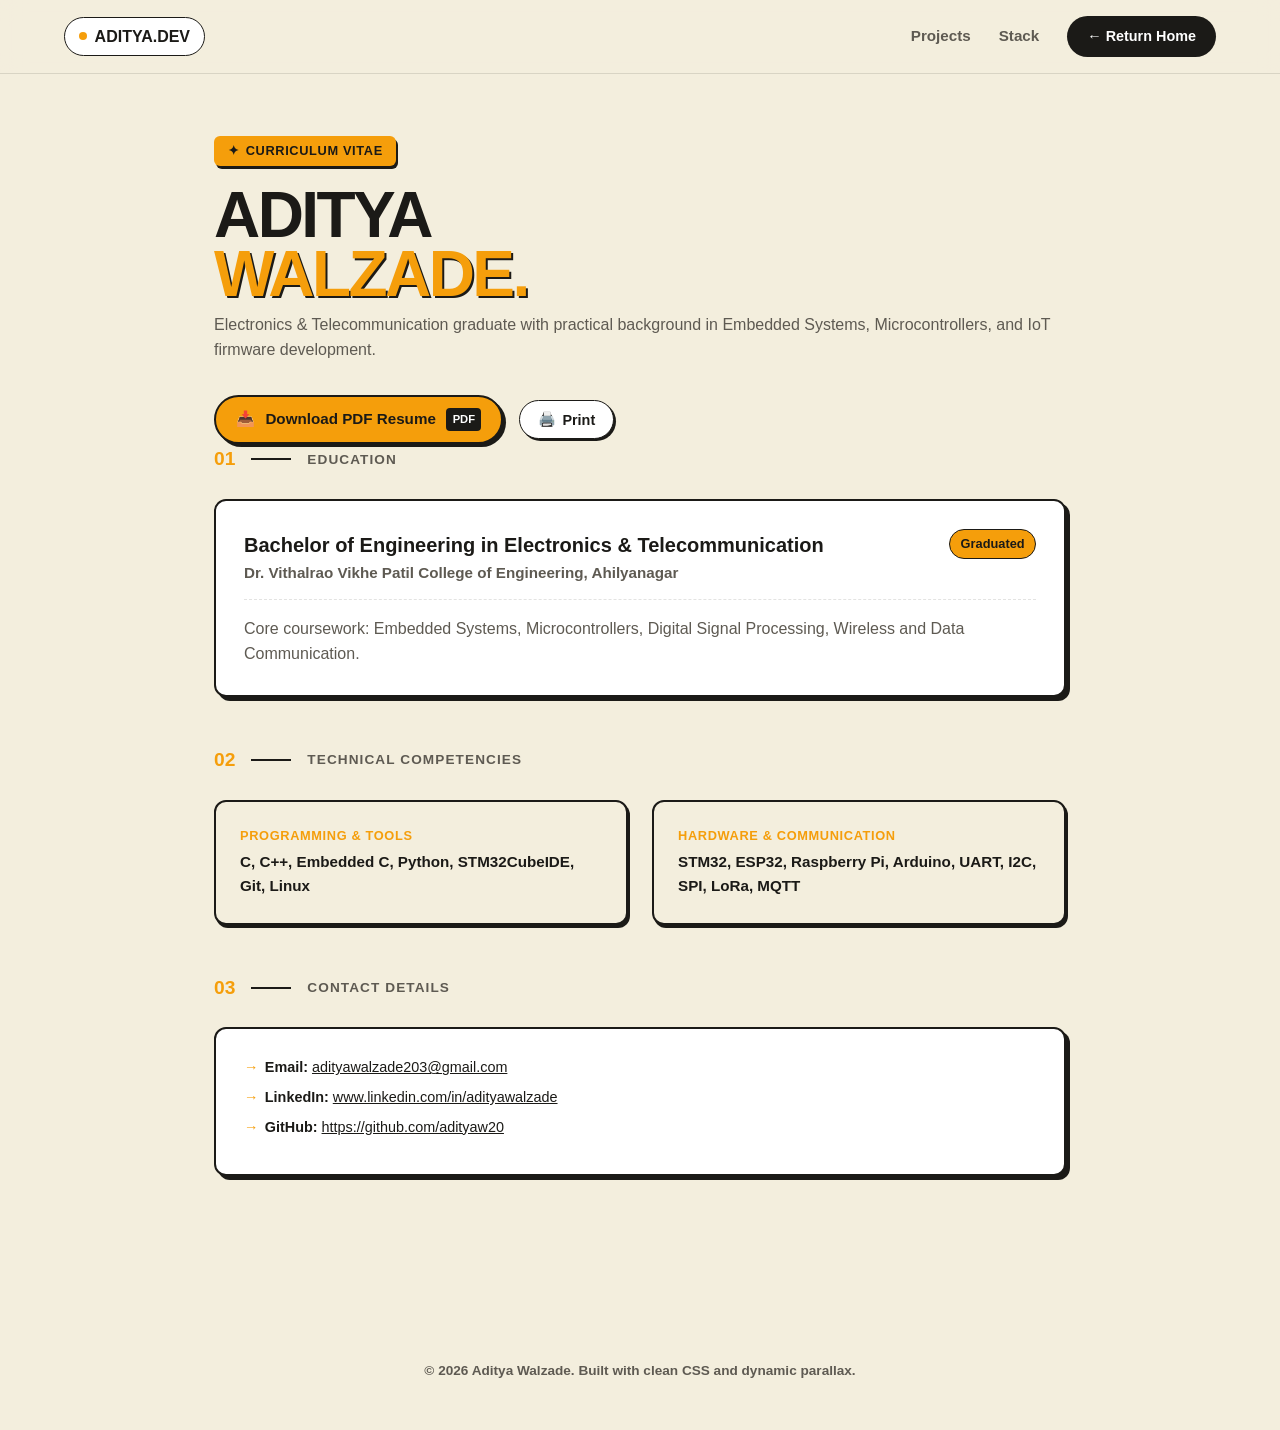
==== commit 1eb3f5ff: "Update resume title and content sections" ====
--- a/docs/resume.html
+++ b/docs/resume.html
@@ -3,7 +3,7 @@
 <head>
   <meta charset="UTF-8">
   <meta name="viewport" content="width=device-width, initial-scale=1.0">
-  <title>Resume | Aditya Walzade</title>
+  <title>Resume - Aditya Walzade</title>
   <link rel="preconnect" href="https://fonts.googleapis.com">
   <link rel="preconnect" href="https://fonts.gstatic.com" crossorigin>
   <link href="https://fonts.googleapis.com/css2?family=Plus+Jakarta+Sans:wght@400;500;600;700;800;900&family=Space+Grotesk:wght@600;700;900&display=swap" rel="stylesheet">
@@ -35,11 +35,11 @@
           <span class="chip-star">✦</span> CURRICULUM VITAE
         </div>
         <h1 class="poster-title" style="font-size: clamp(2.5rem, 5vw, 4rem); margin-bottom: 0.5rem;">
-          ENGINEERING<br>
-          <span class="title-highlight">EXPERIENCE.</span>
+          ADITYA<br>
+          <span class="title-highlight">WALZADE.</span>
         </h1>
         <p class="body-text-secondary">
-          Embedded Systems Engineer specialized in ARM Cortex-M microcontrollers, FreeRTOS, and low-power RF communication stacks.
+          Electronics & Telecommunication graduate with practical background in Embedded Systems, Microcontrollers, and IoT firmware development.
         </p>
 
         <!-- Download & Print Actions -->
@@ -55,69 +55,62 @@
         </div>
       </div>
 
-      <!-- Section: Work History -->
+      <!-- Section: Academic Background -->
       <section class="resume-section reveal-elem">
         <div class="section-indicator" style="margin-bottom: 1.5rem;">
           <span class="step-number">01</span>
           <span class="step-divider"></span>
-          <span class="step-label">PROFESSIONAL EXPERIENCE</span>
+          <span class="step-label">EDUCATION</span>
         </div>
 
         <div class="resume-card">
           <div class="resume-card-head">
             <div>
-              <h3 class="resume-role">Embedded Systems Engineer</h3>
-              <p class="resume-company">Wildrex Solutions</p>
-            </div>
-            <span class="resume-period">Present</span>
-          </div>
-          <ul class="resume-bullets">
-            <li>Design and deploy bare-metal and RTOS firmware for ARM Cortex-M (STM32) and ESP32 targets.</li>
-            <li>Implement peripheral device drivers across I2C, SPI, and UART interfaces with DMA support.</li>
-            <li>Perform hardware bring-up, signal verification, and debugging using logic analyzers and oscilloscopes.</li>
-          </ul>
-        </div>
-      </section>
-
-      <!-- Section: Education -->
-      <section class="resume-section reveal-elem">
-        <div class="section-indicator" style="margin-bottom: 1.5rem;">
-          <span class="step-number">02</span>
-          <span class="step-divider"></span>
-          <span class="step-label">ACADEMIC BACKGROUND</span>
-        </div>
-
-        <div class="resume-card">
-          <div class="resume-card-head">
-            <div>
-              <h3 class="resume-role">Bachelor of Engineering: Electronics & Telecommunication</h3>
+              <h3 class="resume-role">Bachelor of Engineering in Electronics & Telecommunication</h3>
               <p class="resume-company">Dr. Vithalrao Vikhe Patil College of Engineering, Ahilyanagar</p>
             </div>
             <span class="resume-period">Graduated</span>
           </div>
           <p class="body-text-secondary" style="margin-top: 0.5rem; margin-bottom: 0;">
-            Focused on Embedded Hardware Architecture, Microcontrollers, Signal Processing, and Wireless Communication Systems.
+            Core coursework: Embedded Systems, Microcontrollers, Digital Signal Processing, Wireless and Data Communication.
           </p>
         </div>
       </section>
 
-      <!-- Section: Core Capabilities Grid -->
+      <!-- Section: Skills & Competencies -->
+      <section class="resume-section reveal-elem">
+        <div class="section-indicator" style="margin-bottom: 1.5rem;">
+          <span class="step-number">02</span>
+          <span class="step-divider"></span>
+          <span class="step-label">TECHNICAL COMPETENCIES</span>
+        </div>
+
+        <div class="specs-grid" style="border-top: none; padding-top: 0;">
+          <div class="catalog-card" style="box-shadow: 2px 3px 0 var(--text-dark);">
+            <h4 class="spec-heading">Programming & Tools</h4>
+            <p class="spec-value">C, C++, Embedded C, Python, STM32CubeIDE, Git, Linux</p>
+          </div>
+          <div class="catalog-card" style="box-shadow: 2px 3px 0 var(--text-dark);">
+            <h4 class="spec-heading">Hardware & Communication</h4>
+            <p class="spec-value">STM32, ESP32, Raspberry Pi, Arduino, UART, I2C, SPI, LoRa, MQTT</p>
+          </div>
+        </div>
+      </section>
+
+      <!-- Section: Contact Links -->
       <section class="resume-section reveal-elem">
         <div class="section-indicator" style="margin-bottom: 1.5rem;">
           <span class="step-number">03</span>
           <span class="step-divider"></span>
-          <span class="step-label">FIRMWARE & HARDWARE STACK</span>
+          <span class="step-label">CONTACT DETAILS</span>
         </div>
 
-        <div class="specs-grid" style="border-top: none; padding-top: 0;">
-          <div class="catalog-card" style="box-shadow: 2px 3px 0 var(--text-dark);">
-            <h4 class="spec-heading">Firmware Development</h4>
-            <p class="spec-value">Embedded C, C++, FreeRTOS, ESP-IDF, STM32CubeIDE, HAL & LL Drivers</p>
-          </div>
-          <div class="catalog-card" style="box-shadow: 2px 3px 0 var(--text-dark);">
-            <h4 class="spec-heading">Hardware & Interfaces</h4>
-            <p class="spec-value">UART, SPI, I2C, LoRaWAN (868/915 MHz), MQTT, BLE, ADC/GPIO Sensors</p>
-          </div>
+        <div class="resume-card">
+          <ul class="resume-bullets">
+            <li><strong>Email:</strong> <a href="mailto:adityawalzade203@gmail.com" style="color: inherit;">adityawalzade203@gmail.com</a></li>
+            <li><strong>LinkedIn:</strong> <a href="https://www.linkedin.com/in/adityawalzade" target="_blank" rel="noopener noreferrer" style="color: inherit;">www.linkedin.com/in/adityawalzade</a></li>
+            <li><strong>GitHub:</strong> <a href="https://github.com/adityaw20" target="_blank" rel="noopener noreferrer" style="color: inherit;">https://github.com/adityaw20</a></li>
+          </ul>
         </div>
       </section>
 
--- a/docs/style.css
+++ b/docs/style.css
@@ -1,901 +1,790 @@
-
 :root {
-  --page-bg: #07100f;
-  --ink: #f7fbf8;
-  --ink-strong: #ffffff;
-  --muted: rgba(247, 251, 248, .72);
-  --panel: rgba(12, 25, 23, .76);
-  --panel-solid: #10201d;
-  --panel-soft: rgba(255, 250, 241, .92);
-  --line: rgba(215, 255, 249, .17);
-  --line-strong: rgba(127, 244, 234, .34);
-  --teal: #66f4e7;
-  --teal-deep: #00a39a;
-  --amber: #ffb14a;
-  --cream: #fff8ea;
-  --dark: #07100f;
-  --shadow: 0 28px 90px rgba(0, 0, 0, .28);
-  --radius: 24px;
-}
-
-* { box-sizing: border-box; }
-html { scroll-behavior: smooth; }
-body {
+  --bg-sand: #f3eedd;
+  --bg-card: #e8e2ce;
+  --text-dark: #1b1a17;
+  --text-muted: #5e5a52;
+  --brand-yellow: #f59e0b;
+  --brand-yellow-light: #fbbf24;
+  --brand-accent: #0f172a;
+  --border-line: rgba(27, 26, 23, 0.12);
+  --font-display: 'Space Grotesk', -apple-system, sans-serif;
+  --font-body: 'Plus Jakarta Sans', -apple-system, sans-serif;
+}
+
+* {
   margin: 0;
-  min-width: 320px;
-  font-family: "Inter", Arial, sans-serif;
-  color: var(--ink);
-  background:
-    radial-gradient(circle at 16% 4%, rgba(0, 163, 154, .24), transparent 27rem),
-    radial-gradient(circle at 88% 14%, rgba(255, 177, 74, .16), transparent 25rem),
-    linear-gradient(180deg, #07100f 0%, #10201d 44%, #efe5d4 44%, #efe5d4 100%);
+  padding: 0;
+  box-sizing: border-box;
+}
+
+html {
+  scroll-behavior: smooth;
+}
+
+body.editorial-theme {
+  background-color: var(--bg-sand);
+  color: var(--text-dark);
+  font-family: var(--font-body);
+  line-height: 1.6;
   overflow-x: hidden;
-}
-body::before {
-  content: "";
+  position: relative;
+}
+
+/* Background Watermarks with Parallax */
+.bg-watermark {
+  position: absolute;
+  font-family: var(--font-display);
+  font-weight: 900;
+  font-size: 15vw;
+  color: rgba(0, 0, 0, 0.035);
+  pointer-events: none;
+  z-index: 0;
+  user-select: none;
+  white-space: nowrap;
+}
+.watermark-hero { top: 5%; left: -2%; }
+.watermark-mid { top: 48%; right: -5%; }
+
+.container {
+  max-width: 1200px;
+  margin: 0 auto;
+  padding: 0 1.5rem;
+  position: relative;
+  z-index: 1;
+}
+
+.section-padding {
+  padding: 6.5rem 0;
+}
+
+/* Nav */
+.editorial-nav {
   position: fixed;
-  inset: 0;
-  z-index: -3;
+  top: 0;
+  left: 0;
+  width: 100%;
+  background: rgba(243, 238, 221, 0.95);
+  backdrop-filter: blur(12px);
+  z-index: 100;
+  border-bottom: 1px solid var(--border-line);
+}
+.nav-container {
+  max-width: 1200px;
+  margin: 0 auto;
+  padding: 1rem 1.5rem;
+  display: flex;
+  justify-content: space-between;
+  align-items: center;
+}
+.brand-badge {
+  display: inline-flex;
+  align-items: center;
+  gap: 0.5rem;
+  font-family: var(--font-display);
+  font-weight: 700;
+  text-decoration: none;
+  color: var(--text-dark);
+  border: 1.5px solid var(--text-dark);
+  padding: 0.35rem 0.85rem;
+  border-radius: 999px;
+  background: #fff;
+}
+.badge-dot {
+  width: 8px;
+  height: 8px;
+  background: var(--brand-yellow);
+  border-radius: 50%;
+}
+.nav-links {
+  display: flex;
+  align-items: center;
+  gap: 1.75rem;
+}
+.nav-link {
+  text-decoration: none;
+  color: var(--text-muted);
+  font-weight: 600;
+  font-size: 0.95rem;
+  transition: color 0.2s ease;
+}
+.nav-link:hover {
+  color: var(--text-dark);
+}
+.btn-primary-pill {
+  text-decoration: none;
+  background: var(--text-dark);
+  color: #fff;
+  padding: 0.55rem 1.25rem;
+  border-radius: 999px;
+  font-weight: 600;
+  font-size: 0.9rem;
+  transition: transform 0.2s ease, background 0.2s;
+}
+.btn-primary-pill:hover {
+  transform: translateY(-2px);
+  background: #000;
+}
+
+/* Hero Section */
+.hero-section {
+  padding-top: 8rem;
+  padding-bottom: 4rem;
+  min-height: 90vh;
+  display: flex;
+  align-items: center;
+}
+.hero-grid {
+  display: grid;
+  grid-template-columns: 1.15fr 0.85fr;
+  gap: 3rem;
+  align-items: center;
+}
+
+.sticker-chip {
+  display: inline-flex;
+  align-items: center;
+  gap: 0.4rem;
+  background: var(--brand-yellow);
+  color: var(--text-dark);
+  padding: 0.3rem 0.85rem;
+  border-radius: 6px;
+  font-weight: 800;
+  font-size: 0.8rem;
+  letter-spacing: 0.05em;
+  margin-bottom: 1.25rem;
+  box-shadow: 2px 3px 0 var(--text-dark);
+}
+
+.poster-title {
+  font-family: var(--font-display);
+  font-size: clamp(3.75rem, 8vw, 6.5rem);
+  font-weight: 900;
+  line-height: 0.92;
+  letter-spacing: -0.04em;
+  color: var(--text-dark);
+  margin-bottom: 1.5rem;
+}
+.title-highlight {
+  color: var(--brand-yellow);
+  text-shadow: 2px 2px 0 var(--text-dark);
+}
+.quote-mark {
+  color: var(--brand-yellow);
+  font-size: 0.8em;
+}
+.hero-subtext {
+  font-size: 1.15rem;
+  color: var(--text-muted);
+  max-width: 500px;
+  margin-bottom: 2rem;
+}
+
+.hero-action-row {
+  display: flex;
+  align-items: center;
+  gap: 2rem;
+}
+.hero-btn-arrow {
+  display: inline-flex;
+  align-items: center;
+  gap: 0.75rem;
+  background: var(--text-dark);
+  color: #fff;
+  padding: 0.75rem 1.6rem;
+  border-radius: 999px;
+  text-decoration: none;
+  font-weight: 700;
+  transition: transform 0.25s ease;
+}
+.hero-btn-arrow:hover {
+  transform: translateX(4px);
+}
+.circle-icon {
+  display: inline-flex;
+  align-items: center;
+  justify-content: center;
+  background: var(--brand-yellow);
+  color: var(--text-dark);
+  width: 28px;
+  height: 28px;
+  border-radius: 50%;
+  font-size: 0.85rem;
+}
+.hero-link-underline {
+  color: var(--text-dark);
+  font-weight: 700;
+  text-decoration: underline;
+  text-underline-offset: 4px;
+}
+
+/* Visual Stage & Cutout */
+.hero-visual-stage {
+  position: relative;
+  display: flex;
+  justify-content: center;
+}
+.backdrop-arch {
+  position: absolute;
+  bottom: 0;
+  width: 320px;
+  height: 380px;
+  background: var(--brand-yellow);
+  border-radius: 180px 180px 0 0;
+  border: 3px solid var(--text-dark);
+  z-index: 0;
+}
+.hero-image-wrapper {
+  position: relative;
+  z-index: 1;
+  width: 320px;
+  height: 420px;
+  display: flex;
+  align-items: flex-end;
+  justify-content: center;
+}
+.hero-cutout-img {
+  max-width: 100%;
+  max-height: 100%;
+  object-fit: contain;
+  filter: contrast(1.05) grayscale(20%);
+  position: relative;
+  z-index: 2;
+}
+.vintage-year-stamp {
+  position: absolute;
+  top: 15%;
+  right: -10px;
+  background: #fff;
+  border: 2px solid var(--text-dark);
+  padding: 0.25rem 0.6rem;
+  font-family: var(--font-display);
+  font-size: 0.75rem;
+  font-weight: 800;
+  transform: rotate(90deg);
+  z-index: 3;
+}
+
+/* Floating Parallax Badges */
+.floating-badge {
+  position: absolute;
+  background: #fff;
+  border: 2px solid var(--text-dark);
+  border-radius: 12px;
+  padding: 0.5rem 0.85rem;
+  display: flex;
+  align-items: center;
+  gap: 0.5rem;
+  font-size: 0.85rem;
+  font-weight: 700;
+  box-shadow: 3px 4px 0 rgba(27, 26, 23, 0.9);
+  z-index: 4;
   pointer-events: none;
-  background-image:
-    linear-gradient(rgba(215,255,249,.05) 1px, transparent 1px),
-    linear-gradient(90deg, rgba(215,255,249,.05) 1px, transparent 1px);
-  background-size: 56px 56px;
-  mask-image: linear-gradient(180deg, #000 0%, transparent 76%);
-  animation: gridDrift 22s linear infinite;
-}
-body::after {
-  content: "";
-  position: fixed;
-  inset: 0;
-  z-index: -2;
-  pointer-events: none;
-  background:
-    linear-gradient(115deg, transparent 0 28%, rgba(0,163,154,.1) 28.2% 28.7%, transparent 29% 100%),
-    linear-gradient(72deg, transparent 0 64%, rgba(255,177,74,.09) 64.2% 64.7%, transparent 65% 100%);
-}
-@keyframes gridDrift { to { background-position: 56px 112px; } }
-
-img { display: block; max-width: 100%; }
-a { color: inherit; }
-
-.site-bg { position: fixed; inset: 0; z-index: -1; pointer-events: none; overflow: hidden; }
-.site-bg span { position: absolute; border-radius: 999px; filter: blur(24px); opacity: .48; animation: floatPulse 9s ease-in-out infinite; }
-.site-bg span:nth-child(1) { width: 220px; height: 220px; left: -70px; top: 16%; background: rgba(0,163,154,.28); }
-.site-bg span:nth-child(2) { width: 170px; height: 170px; right: 8%; top: 36%; background: rgba(255,177,74,.22); animation-delay: -3s; }
-.site-bg span:nth-child(3) { width: 260px; height: 260px; right: -90px; bottom: 12%; background: rgba(0,106,100,.18); animation-delay: -6s; }
-@keyframes floatPulse { 0%,100% { transform: translate3d(0,0,0) scale(1); } 50% { transform: translate3d(18px,-26px,0) scale(1.08); } }
-
-.site-header {
-  position: fixed;
-  top: 16px;
-  left: 50%;
-  z-index: 20;
-  width: min(1120px, calc(100% - 32px));
-  min-height: 66px;
-  display: flex;
-  align-items: center;
+  transition: transform 0.1s linear;
+}
+.floating-badge img {
+  width: 22px;
+  height: 22px;
+  object-fit: contain;
+}
+.badge-c { top: 10%; left: -20px; }
+.badge-iot { bottom: 25%; left: -30px; }
+.badge-lora { top: 35%; right: -25px; }
+
+/* Section Indicators */
+.section-indicator {
+  display: flex;
+  align-items: center;
+  gap: 1rem;
+  margin-bottom: 2.5rem;
+}
+.step-number {
+  font-family: var(--font-display);
+  font-weight: 900;
+  font-size: 1.2rem;
+  color: var(--brand-yellow);
+}
+.step-divider {
+  width: 40px;
+  height: 2px;
+  background: var(--text-dark);
+}
+.step-label {
+  font-size: 0.85rem;
+  font-weight: 800;
+  letter-spacing: 0.08em;
+  color: var(--text-muted);
+}
+
+/* About Grid */
+.about-poster-grid {
+  display: grid;
+  grid-template-columns: 0.8fr 1.2fr;
+  gap: 4rem;
+  align-items: center;
+}
+.portrait-box {
+  background: var(--bg-card);
+  border: 2.5px solid var(--text-dark);
+  border-radius: 16px;
+  overflow: hidden;
+  box-shadow: 5px 6px 0 var(--text-dark);
+}
+.stm-preview-img {
+  width: 100%;
+  display: block;
+  background: #fff;
+  border-bottom: 2px solid var(--text-dark);
+}
+.portrait-footer {
+  padding: 0.85rem;
+  font-size: 0.85rem;
+  font-weight: 700;
+  display: flex;
+  align-items: center;
+  gap: 0.5rem;
+}
+.dot-green {
+  width: 8px;
+  height: 8px;
+  background: #10b981;
+  border-radius: 50%;
+  box-shadow: 0 0 0 3px rgba(16, 185, 129, 0.2);
+}
+
+.sub-poster-title {
+  font-family: var(--font-display);
+  font-size: 3rem;
+  font-weight: 900;
+  line-height: 1;
+  margin-bottom: 1.25rem;
+}
+.body-text-large {
+  font-size: 1.15rem;
+  font-weight: 500;
+  margin-bottom: 1rem;
+}
+.body-text-secondary {
+  color: var(--text-muted);
+  margin-bottom: 2rem;
+}
+.specs-grid {
+  display: grid;
+  grid-template-columns: 1fr 1fr;
+  gap: 1.5rem;
+  border-top: 1.5px dashed var(--border-line);
+  padding-top: 1.5rem;
+}
+.spec-heading {
+  font-size: 0.8rem;
+  font-weight: 800;
+  letter-spacing: 0.05em;
+  color: var(--brand-yellow);
+  text-transform: uppercase;
+  margin-bottom: 0.25rem;
+}
+.spec-value {
+  font-size: 0.95rem;
+  font-weight: 600;
+}
+
+/* Repertoire / Tech Stack */
+.bg-tint {
+  background: #ebe4cf;
+}
+.poster-heading {
+  font-family: var(--font-display);
+  font-size: 2.2rem;
+  font-weight: 900;
+  margin-bottom: 2.5rem;
+}
+.skills-catalog-grid {
+  display: grid;
+  grid-template-columns: repeat(auto-fit, minmax(320px, 1fr));
+  gap: 1.5rem;
+}
+.catalog-card {
+  background: var(--bg-sand);
+  border: 2px solid var(--text-dark);
+  border-radius: 12px;
+  padding: 1.5rem;
+  box-shadow: 3px 4px 0 var(--text-dark);
+}
+.catalog-tag {
+  display: inline-block;
+  font-size: 0.75rem;
+  font-weight: 800;
+  color: var(--text-muted);
+  letter-spacing: 0.06em;
+  margin-bottom: 1rem;
+}
+.app-icon-stack {
+  display: flex;
+  flex-wrap: wrap;
+  gap: 0.75rem;
+}
+.app-pill-btn {
+  display: inline-flex;
+  align-items: center;
+  gap: 0.5rem;
+  background: #fff;
+  border: 1.5px solid var(--text-dark);
+  padding: 0.4rem 0.8rem;
+  border-radius: 8px;
+  font-size: 0.85rem;
+  font-weight: 700;
+  transition: transform 0.2s ease, background-color 0.2s;
+}
+.app-pill-btn:hover {
+  transform: translateY(-3px);
+  background: var(--brand-yellow-light);
+}
+.app-pill-btn img {
+  width: 18px;
+  height: 18px;
+  object-fit: contain;
+}
+
+/* Projects Editorial */
+.projects-editorial-list {
+  display: flex;
+  flex-direction: column;
+  gap: 2.5rem;
+}
+.project-editorial-card {
+  background: #fff;
+  border: 2.5px solid var(--text-dark);
+  border-radius: 16px;
+  padding: 2rem;
+  display: grid;
+  grid-template-columns: 80px 1.1fr 1.3fr;
+  gap: 2.5rem;
+  align-items: center;
+  box-shadow: 5px 6px 0 var(--text-dark);
+  transition: transform 0.25s ease;
+}
+.project-editorial-card:hover {
+  transform: translateY(-4px);
+}
+.card-large-index {
+  font-family: var(--font-display);
+  font-size: 3rem;
+  font-weight: 900;
+  color: var(--brand-yellow);
+}
+.diagram-frame {
+  position: relative;
+  overflow: hidden;
+  background: var(--bg-sand);
+  border: 2px solid var(--text-dark);
+  border-radius: 12px;
+  padding: 1.5rem;
+  display: flex;
+  align-items: center;
+  justify-content: center;
+  cursor: zoom-in;
+  transition: border-color 0.2s ease;
+}
+.diagram-frame:hover {
+  border-color: var(--brand-yellow);
+}
+.diagram-frame img {
+  max-width: 100%;
+  height: auto;
+  max-height: 160px;
+  transition: transform 0.3s cubic-bezier(0.16, 1, 0.3, 1);
+}
+.diagram-frame:hover img {
+  transform: scale(1.04);
+}
+.tag-row {
+  display: flex;
+  gap: 0.5rem;
+  margin-bottom: 0.75rem;
+}
+.chip-label {
+  background: var(--bg-card);
+  font-size: 0.75rem;
+  font-weight: 700;
+  padding: 0.2rem 0.6rem;
+  border-radius: 4px;
+}
+.project-title {
+  font-family: var(--font-display);
+  font-size: 1.5rem;
+  font-weight: 800;
+  margin-bottom: 0.6rem;
+}
+.project-desc {
+  font-size: 0.95rem;
+  color: var(--text-muted);
+  margin-bottom: 1rem;
+}
+.project-feature-list {
+  list-style: none;
+  font-size: 0.85rem;
+  font-weight: 600;
+}
+.project-feature-list li {
+  position: relative;
+  padding-left: 1.2rem;
+  margin-bottom: 0.35rem;
+}
+.project-feature-list li::before {
+  content: "✦";
+  position: absolute;
+  left: 0;
+  color: var(--brand-yellow);
+}
+
+/* Footer / Contact Card */
+.poster-footer-section {
+  padding: 5rem 0 3rem;
+}
+.contact-card-yellow {
+  background: var(--brand-yellow);
+  border: 3px solid var(--text-dark);
+  border-radius: 16px;
+  padding: 3rem;
+  box-shadow: 6px 8px 0 var(--text-dark);
+  margin-bottom: 2.5rem;
+}
+.contact-card-header {
+  display: flex;
+  align-items: center;
+  gap: 2rem;
+  margin-bottom: 2rem;
+}
+.qr-placeholder {
+  width: 72px;
+  height: 72px;
+  background: #fff;
+  border: 2px solid var(--text-dark);
+  border-radius: 8px;
+  display: flex;
+  align-items: center;
+  justify-content: center;
+}
+.qr-pattern {
+  width: 52px;
+  height: 52px;
+  background: repeating-conic-gradient(var(--text-dark) 0% 25%, #fff 0% 50%) 50% / 12px 12px;
+}
+.contact-title {
+  font-family: var(--font-display);
+  font-size: 2.25rem;
+  font-weight: 900;
+  line-height: 1.1;
+}
+.contact-subtitle {
+  font-weight: 600;
+  color: rgba(27, 26, 23, 0.85);
+}
+.contact-info-list {
+  display: flex;
+  flex-wrap: wrap;
+  gap: 1.25rem;
+  border-top: 1.5px solid rgba(27, 26, 23, 0.2);
+  padding-top: 1.5rem;
+}
+.contact-item.contact-link {
+  display: inline-flex;
+  align-items: center;
+  gap: 0.5rem;
+  font-weight: 700;
+  font-size: 0.95rem;
+  text-decoration: none;
+  color: var(--text-dark);
+  background: rgba(255, 255, 255, 0.55);
+  border: 1.5px solid var(--text-dark);
+  padding: 0.5rem 1rem;
+  border-radius: 999px;
+  box-shadow: 2px 2px 0 var(--text-dark);
+  transition: transform 0.2s ease, background-color 0.2s ease, box-shadow 0.2s ease;
+}
+.contact-item.contact-link:hover {
+  transform: translate(-2px, -2px);
+  background: #ffffff;
+  box-shadow: 4px 4px 0 var(--text-dark);
+}
+.copy-line {
+  text-align: center;
+  font-size: 0.85rem;
+  font-weight: 600;
+  color: var(--text-muted);
+}
+
+/* Resume Layout Styles */
+.resume-section {
+  margin-bottom: 3rem;
+}
+.resume-card {
+  background: #ffffff;
+  border: 2px solid var(--text-dark);
+  border-radius: 12px;
+  padding: 1.75rem;
+  box-shadow: 4px 4px 0 var(--text-dark);
+  margin-bottom: 1.25rem;
+}
+.resume-card-head {
+  display: flex;
   justify-content: space-between;
-  gap: 16px;
-  padding: 10px 12px 10px 18px;
-  color: #f8f4eb;
-  background: rgba(7,16,15,.76);
-  border: 1px solid var(--line);
-  border-radius: 16px;
-  box-shadow: 0 18px 60px rgba(0,0,0,.28);
-  backdrop-filter: blur(20px);
-  transform: translateX(-50%);
-}
-.brand { display: inline-flex; align-items: center; gap: 10px; font-weight: 800; text-decoration: none; white-space: nowrap; }
-.brand-mark { display: grid; width: 40px; height: 40px; place-items: center; color: #08221f; background: linear-gradient(135deg, #d7fff9, #ffcf8a); border-radius: 10px; font-family: "JetBrains Mono", monospace; font-size: .9rem; box-shadow: 0 0 28px rgba(0,163,154,.3); }
-.site-nav { display: flex; align-items: center; gap: 6px; }
-.site-nav a { padding: 10px 12px; color: rgba(248,244,235,.78); border-radius: 10px; font-size: .92rem; font-weight: 700; text-decoration: none; transition: color .25s ease, background .25s ease; }
-.site-nav a:hover, .site-nav a.active { color: #fff; background: rgba(215,255,249,.12); }
-.nav-toggle { display: none; width: 44px; height: 44px; border: 0; background: transparent; }
-.nav-toggle span { display: block; width: 22px; height: 2px; margin: 5px auto; background: currentColor; transition: .2s; }
-
-.theme-toggle { width: 66px; height: 38px; display: inline-flex; align-items: center; justify-content: center; padding: 0; border: 0; background: transparent; }
-.theme-toggle-track { position: relative; width: 58px; height: 32px; display: block; border: 1px solid rgba(215,255,249,.2); border-radius: 999px; background: rgba(255,255,255,.1); box-shadow: 0 10px 28px rgba(0,0,0,.16) inset; }
-.theme-toggle-thumb { position: absolute; left: 3px; top: 3px; width: 26px; height: 26px; display: grid; place-items: center; color: #06201e; border-radius: 999px; background: linear-gradient(135deg, #7ff4ea, #ffbf6b); box-shadow: 0 10px 24px rgba(0,0,0,.28); transition: transform .35s cubic-bezier(.2,.8,.2,1), background .35s ease, color .35s ease; }
-.theme-toggle svg { position: absolute; width: 16px; height: 16px; fill: currentColor; transition: opacity .25s ease, transform .25s ease; }
-.theme-toggle .sun-icon { opacity: 0; transform: rotate(-45deg) scale(.7); }
-.theme-toggle .moon-icon { opacity: 1; transform: rotate(0) scale(1); }
-.theme-toggle:hover .theme-toggle-thumb { transform: translateX(2px) scale(1.06); }
-
-.hero { position: relative; min-height: 100vh; display: grid; align-items: center; overflow: hidden; color: #fff; }
-.hero::after { content: ""; position: absolute; left: 0; right: 0; bottom: 0; height: 28%; z-index: 1; background: linear-gradient(180deg, transparent, #10201d 68%, #efe5d4 100%); }
-.hero-media, .hero-overlay { position: absolute; inset: 0; width: 100%; height: 100%; }
-.hero-media { object-fit: cover; transform: scale(1.04); animation: heroZoom 18s ease-in-out infinite alternate; }
-@keyframes heroZoom { to { transform: scale(1.1) translateX(1.2%); } }
-.hero-overlay { background: radial-gradient(circle at 72% 47%, transparent 0 18%, rgba(7,16,15,.22) 36%, rgba(7,16,15,.82) 76%), linear-gradient(90deg, rgba(7,16,15,.96), rgba(7,16,15,.74) 46%, rgba(7,16,15,.25)), linear-gradient(180deg, rgba(7,16,15,.26), rgba(7,16,15,.88)); }
-.hero-content { position: relative; z-index: 2; width: min(1120px, calc(100% - 32px)); margin: 0 auto; padding-top: 96px; display: grid; grid-template-columns: minmax(0, 1fr) 330px; gap: clamp(28px, 5vw, 68px); align-items: center; }
-.hero-content > :not(.hero-console) { grid-column: 1; }
-.eyebrow { margin: 0 0 14px; color: var(--amber); font-family: "JetBrains Mono", monospace; font-size: .8rem; font-weight: 800; letter-spacing: 0; text-transform: uppercase; }
-.hero h1 { display: flex; flex-direction: column; gap: 6px; margin: 0; line-height: .94; letter-spacing: 0; text-shadow: 0 18px 70px rgba(0,0,0,.5); }
-.hero-kicker { color: rgba(255,255,255,.62); font-size: clamp(1.4rem, 3vw, 2.2rem); line-height: 1.1; }
-.interactive-name { display: flex; flex-wrap: nowrap; align-items: baseline; white-space: nowrap; color: #fff; font-size: clamp(3.4rem, 5.5vw, 6.25rem); }
-.interactive-name span:not(.name-gap) { display: inline-block; transition: color .18s ease, transform .18s ease, text-shadow .18s ease; will-change: transform; }
-.interactive-name span:not(.name-gap):hover { color: #7ff4ea; transform: translateY(-10px) rotate(-4deg) scale(1.08); text-shadow: 0 0 28px rgba(127,244,234,.8); }
-.name-gap { width: .28em; }
-.hero-copy { max-width: 680px; margin: 26px 0 0; color: rgba(255,255,255,.78); font-size: clamp(1.05rem, 2vw, 1.28rem); line-height: 1.72; }
-.hero-actions, .contact-actions { display: flex; flex-wrap: wrap; gap: 12px; margin-top: 34px; }
-.button { display: inline-flex; align-items: center; justify-content: center; min-height: 48px; padding: 0 20px; border: 1px solid transparent; border-radius: 12px; font-weight: 800; text-decoration: none; transition: transform .2s ease, box-shadow .2s ease, background .2s ease; }
-.button.primary { color: #06201e; background: linear-gradient(135deg, #7ff4ea, #ffbf6b); box-shadow: 0 16px 40px rgba(0,163,154,.22); }
-.button.secondary { color: inherit; border-color: rgba(255,255,255,.24); background: rgba(255,255,255,.08); backdrop-filter: blur(12px); }
-.button:hover { transform: translateY(-3px); box-shadow: 0 18px 42px rgba(0,0,0,.22); }
-
-.hero-console { grid-column: 2; grid-row: 1 / span 5; width: 100%; padding: 18px; color: #dffdfa; border: 1px solid rgba(127,244,234,.22); border-radius: 24px; background: rgba(4, 12, 11, .56); box-shadow: 0 30px 90px rgba(0,0,0,.36); backdrop-filter: blur(18px); }
-.console-top { display: flex; gap: 7px; margin-bottom: 18px; }
-.console-top span { width: 11px; height: 11px; border-radius: 50%; background: #7ff4ea; }
-.console-top span:nth-child(2) { background: #ffbf6b; }
-.console-top span:nth-child(3) { background: rgba(255,255,255,.5); }
-.hero-console dl { display: grid; gap: 13px; margin: 0; }
-.hero-console div { padding: 13px; border: 1px solid rgba(127,244,234,.12); border-radius: 14px; background: rgba(255,255,255,.055); }
-.hero-console dt { color: rgba(255,255,255,.56); font-family: "JetBrains Mono", monospace; font-size: .72rem; font-weight: 800; text-transform: uppercase; }
-.hero-console dd { margin: 5px 0 0; color: #fff; font-weight: 800; }
-
-main { position: relative; z-index: 1; }
-.section { width: min(1120px, calc(100% - 32px)); margin: 34px auto; padding: 74px clamp(20px, 4vw, 56px); position: relative; overflow: hidden; border: 1px solid rgba(0,106,100,.16); border-radius: 30px; color: #111615; background: linear-gradient(135deg, rgba(255,250,241,.94), rgba(236,246,241,.88)), radial-gradient(circle at 100% 0%, rgba(0,163,154,.12), transparent 30%); box-shadow: 0 28px 90px rgba(0,0,0,.14), 0 1px 0 rgba(255,255,255,.85) inset; }
-.section:nth-of-type(odd) { background: linear-gradient(135deg, rgba(242,250,246,.94), rgba(255,249,238,.9)), radial-gradient(circle at 0% 100%, rgba(255,177,74,.14), transparent 34%); }
-.section::before { content: attr(data-section); position: absolute; top: 54px; right: 0; color: rgba(0,106,100,.08); font-family: "JetBrains Mono", monospace; font-size: clamp(3.4rem, 10vw, 8rem); font-weight: 800; line-height: 1; pointer-events: none; }
-.section::after { content: ""; position: absolute; left: 0; right: 0; top: 34px; height: 1px; background: linear-gradient(90deg, transparent, rgba(0,163,154,.45), rgba(255,177,74,.34), transparent); }
-.section-heading { position: relative; z-index: 1; padding-bottom: 22px; margin-bottom: 34px; border-bottom: 1px solid rgba(0,106,100,.14); }
-.section-heading h2, .contact-section h2 { max-width: 820px; margin: 0; font-size: clamp(2rem, 4.4vw, 4.6rem); line-height: 1.04; letter-spacing: 0; text-wrap: balance; }
-.about-grid { position: relative; z-index: 1; display: grid; grid-template-columns: minmax(0, 1.25fr) minmax(280px, .75fr); gap: 28px; }
-.about-copy, .profile-panel, .timeline-item, .project-card, .skill-icon-card { border: 1px solid rgba(0,106,100,.16); border-radius: 22px; background: rgba(255,250,241,.88); box-shadow: 0 18px 55px rgba(0,0,0,.12), 0 1px 0 rgba(255,255,255,.7) inset; backdrop-filter: blur(16px); }
-.about-copy { padding: 34px; background: rgba(255,255,255,.58); }
-.about-copy p, .timeline-item p, .project-card p { color: #5d6762; font-size: 1rem; line-height: 1.78; }
-.profile-panel { padding: 30px; position: relative; overflow: hidden; }
-.profile-panel::before, .project-card::before { content: ""; position: absolute; inset: 0 0 auto; height: 4px; background: linear-gradient(90deg, var(--teal-deep), var(--amber)); opacity: .9; }
-.profile-avatar { display: grid; width: 88px; height: 88px; place-items: center; color: #06201e; background: linear-gradient(135deg,#9cfbf2,#ffca7a); border-radius: 22px; font-family: "JetBrains Mono", monospace; font-size: 1.55rem; font-weight: 800; box-shadow: 0 16px 44px rgba(0,163,154,.24); }
-.profile-panel h3 { margin: 22px 0 6px; font-size: 1.35rem; }
-.profile-panel p { margin: 0; color: #5d6762; }
-.profile-panel ul { display: grid; gap: 10px; margin: 24px 0 0; padding: 0; list-style: none; }
-.profile-panel li { padding: 10px 0; border-top: 1px solid rgba(0,106,100,.14); font-weight: 700; }
-
-.timeline { position: relative; z-index: 1; display: grid; gap: 16px; }
-.timeline-item { display: grid; grid-template-columns: 210px minmax(0,.82fr) minmax(0,1.18fr); gap: 26px; padding: 26px; align-items: start; transition: transform .25s ease, box-shadow .25s ease; }
-.timeline-item:hover, .skill-icon-card:hover, .project-card:hover { transform: translateY(-7px); box-shadow: 0 30px 80px rgba(0,0,0,.2); }
-.timeline-item time, .project-meta { color: #005e59; font-family: "JetBrains Mono", monospace; font-size: .82rem; font-weight: 800; }
-.timeline-item h3, .project-card h3 { margin: 0; font-size: 1.2rem; }
-.timeline-item p { margin: 0; }
-
-.skill-icon-grid { position: relative; z-index: 1; display: grid; grid-template-columns: repeat(6, minmax(0, 1fr)); gap: 16px; }
-.skill-icon-card { min-height: 150px; display: flex; flex-direction: column; align-items: center; justify-content: center; gap: 14px; position: relative; overflow: hidden; padding: 20px 14px; transition: transform .24s ease, box-shadow .24s ease, border-color .24s ease; }
-.skill-icon-card::before { content: ""; position: absolute; inset: auto -20% -55% -20%; height: 95px; background: radial-gradient(circle, rgba(0,163,154,.16), transparent 68%); transition: transform .24s ease; }
-.skill-icon-card:hover::before { transform: translateY(-16px) scale(1.18); }
-.skill-icon-card img { width: 62px; height: 62px; object-fit: contain; filter: drop-shadow(0 10px 18px rgba(0,0,0,.12)); }
-.skill-icon-card:nth-child(5) img { width: 78px; height: 58px; }
-.skill-icon-card span { position: relative; min-height: 2.2em; display: inline-flex; align-items: center; justify-content: center; color: #15322f; font-weight: 900; text-align: center; }
-
-
-.project-grid { position: relative; z-index: 1; display: grid; grid-template-columns: 1.1fr .95fr .95fr; gap: 18px; }
-.project-card { min-height: 340px; display: flex; flex-direction: column; padding: 26px; position: relative; overflow: hidden; transition: transform .25s ease, box-shadow .25s ease; }
-.project-card.featured { color: #fff; background: linear-gradient(135deg, rgba(16,24,22,.96), rgba(0,106,100,.9)); border-color: rgba(215,255,249,.18); }
-.project-card.featured p { color: rgba(255,255,255,.76); }
-.project-card h3 { margin-top: 18px; font-size: 1.45rem; }
-.project-card a { width: fit-content; margin-top: auto; color: #005e59; font-weight: 900; text-decoration: none; }
-.project-card.featured a { color: #a8fff6; }
-.project-card::after { content: ""; position: absolute; right: 20px; bottom: 18px; width: 58px; height: 58px; border: 1px solid rgba(0,163,154,.16); border-radius: 18px; background: linear-gradient(90deg, transparent 48%, rgba(0,163,154,.18) 50%, transparent 52%), linear-gradient(transparent 48%, rgba(0,163,154,.18) 50%, transparent 52%); background-size: 14px 14px; opacity: .45; }
-
-.contact-section { width: min(1120px, calc(100% - 32px)); margin: 64px auto 0; padding: 56px; color: #fff; background: linear-gradient(135deg, #101816, #003f3b); border: 1px solid rgba(215,255,249,.14); border-radius: 24px; box-shadow: var(--shadow); position: relative; overflow: hidden; }
-.contact-section::after { content: ""; position: absolute; inset: auto -10% -55% 35%; height: 260px; background: radial-gradient(circle, rgba(255,177,74,.26), transparent 65%); }
-.contact-section > * { position: relative; z-index: 1; }
-.contact-section .button.secondary { color: #fff; }
-.icon-button { gap: 9px; }
-.icon-button svg { width: 19px; height: 19px; flex: 0 0 auto; fill: currentColor; }
-.contact-actions .icon-button { min-width: 118px; }
-.site-footer { display: flex; align-items: center; justify-content: space-between; width: min(1120px, calc(100% - 32px)); margin: 0 auto; padding: 36px 0 48px; color: #50615d; }
-.site-footer a { font-weight: 800; text-decoration: none; }
-
-.reveal, .reveal-card { opacity: 0; transform: translateY(28px); transition: opacity .7s ease, transform .7s ease; }
-.reveal.is-visible, .reveal-card.is-visible { opacity: 1; transform: translateY(0); }
-.reveal-card:nth-child(2) { transition-delay: .08s; }
-.reveal-card:nth-child(3) { transition-delay: .16s; }
-
-@media (pointer: fine) {
-  body { cursor: none; }
-  a, button, .skill-icon-card, .project-card, .interactive-name span { cursor: none; }
-  .cursor-dot, .cursor-ring { position: fixed; left: 0; top: 0; z-index: 9999; pointer-events: none; border-radius: 999px; transform: translate(-50%, -50%); }
-  .cursor-dot { width: 8px; height: 8px; background: #7ff4ea; box-shadow: 0 0 18px rgba(127,244,234,.85); }
-  .cursor-ring { width: 38px; height: 38px; border: 1px solid rgba(255,255,255,.75); transition: width .18s ease, height .18s ease, border-color .18s ease, background .18s ease; mix-blend-mode: difference; }
-  .cursor-ring.cursor-hover { width: 64px; height: 64px; border-color: rgba(255,177,74,.9); background: rgba(255,177,74,.08); }
-}
-
-body.light-theme {
-  --ink: #111615;
-  --muted: #56635f;
-  color: var(--ink);
-  background:
-    radial-gradient(circle at 10% 8%, rgba(0,163,154,.18), transparent 22rem),
-    radial-gradient(circle at 92% 18%, rgba(255,177,74,.28), transparent 26rem),
-    radial-gradient(circle at 58% 52%, rgba(255,255,255,.78), transparent 22rem),
-    linear-gradient(135deg, #fff8ea 0%, #f0eadc 48%, #e3f2ed 100%);
-}
-body.light-theme::before { background-image: linear-gradient(rgba(0,106,100,.06) 1px, transparent 1px), linear-gradient(90deg, rgba(0,106,100,.06) 1px, transparent 1px); mask-image: linear-gradient(180deg, #000 0%, transparent 78%); }
-body.light-theme .site-bg::before { content: ""; position: absolute; inset: 8% 5% auto auto; width: 420px; height: 420px; border: 1px solid rgba(0,106,100,.12); border-radius: 44px; background: linear-gradient(90deg, transparent 48%, rgba(0,106,100,.08) 49% 51%, transparent 52%), linear-gradient(transparent 48%, rgba(0,106,100,.08) 49% 51%, transparent 52%); background-size: 28px 28px; transform: rotate(12deg); opacity: .75; }
-body.light-theme .site-bg::after { content: ""; position: absolute; left: 5%; bottom: 8%; width: 340px; height: 180px; border-radius: 999px; background: radial-gradient(circle, rgba(255,177,74,.24), transparent 68%); filter: blur(8px); }
-body.light-theme .site-bg span:nth-child(1) { background: rgba(0,163,154,.16); }
-body.light-theme .site-bg span:nth-child(2) { background: rgba(255,177,74,.20); }
-body.light-theme .site-bg span:nth-child(3) { background: rgba(0,106,100,.12); }
-body.light-theme .site-header { color: #10201d; background: rgba(255,251,242,.82); border-color: rgba(0,106,100,.2); box-shadow: 0 18px 60px rgba(64,46,18,.16), 0 1px 0 rgba(255,255,255,.9) inset; }
-body.light-theme .brand-mark { color: #fff; background: linear-gradient(135deg, #006a64, #c77712); }
-body.light-theme .site-nav a { color: rgba(16,32,29,.72); }
-body.light-theme .site-nav a:hover, body.light-theme .site-nav a.active { color: #061916; background: rgba(0,106,100,.1); }
-body.light-theme .theme-toggle-track { border-color: rgba(0,106,100,.18); background: rgba(0,106,100,.08); }
-body.light-theme .theme-toggle-thumb { color: #fff; background: linear-gradient(135deg, #006a64, #ffb14a); transform: translateX(26px); }
-body.light-theme .theme-toggle:hover .theme-toggle-thumb { transform: translateX(24px) scale(1.06); }
-body.light-theme .theme-toggle .sun-icon { opacity: 1; transform: rotate(0) scale(1); }
-body.light-theme .theme-toggle .moon-icon { opacity: 0; transform: rotate(45deg) scale(.7); }
-body.light-theme .hero { color: #10201d; }
-body.light-theme .hero-media { filter: saturate(.88) brightness(1.08) contrast(.9); opacity: .34; }
-body.light-theme .hero-overlay { background: radial-gradient(circle at 76% 46%, rgba(255,250,241,.18) 0 20%, rgba(255,250,241,.68) 48%, rgba(255,250,241,.92) 85%), linear-gradient(90deg, rgba(255,250,241,.96), rgba(255,250,241,.82) 48%, rgba(255,250,241,.56)), linear-gradient(180deg, rgba(255,250,241,.26), rgba(244,239,228,.95)); }
-body.light-theme .hero::after { background: linear-gradient(180deg, transparent, rgba(244,239,228,.78) 68%, #f4efe4 100%); }
-body.light-theme .hero h1, body.light-theme .contact-section { text-shadow: none; }
-body.light-theme .hero-copy, body.light-theme .hero-kicker { color: rgba(16,32,29,.72); }
-body.light-theme .interactive-name { color: #10201d; }
-body.light-theme .hero-console { color: #10201d; background: rgba(255,250,241,.72); border-color: rgba(0,106,100,.18); box-shadow: 0 30px 90px rgba(57,43,18,.16); }
-body.light-theme .hero-console dt { color: rgba(16,32,29,.55); }
-body.light-theme .hero-console dd { color: #10201d; }
-body.light-theme .hero-console div { border-color: rgba(0,106,100,.14); background: rgba(0,106,100,.055); }
-body.light-theme .section { background: linear-gradient(135deg, rgba(255,252,245,.96), rgba(231,247,242,.92)), radial-gradient(circle at 90% 10%, rgba(0,163,154,.14), transparent 32%), radial-gradient(circle at 8% 92%, rgba(255,177,74,.16), transparent 30%); box-shadow: 0 30px 90px rgba(57,43,18,.14), 0 1px 0 rgba(255,255,255,.9) inset; }
-body.light-theme .section:nth-of-type(odd) { background: linear-gradient(135deg, rgba(238,250,246,.96), rgba(255,250,240,.94)), radial-gradient(circle at 12% 12%, rgba(255,177,74,.14), transparent 28%), radial-gradient(circle at 92% 88%, rgba(0,163,154,.13), transparent 32%); }
-body.light-theme .about-copy, body.light-theme .profile-panel, body.light-theme .timeline-item, body.light-theme .skill-icon-card, body.light-theme .project-card:not(.featured) { background: linear-gradient(145deg, rgba(255,255,255,.78), rgba(255,250,241,.92)), radial-gradient(circle at 100% 0%, rgba(0,163,154,.1), transparent 38%); box-shadow: 0 22px 70px rgba(65,50,22,.12), 0 1px 0 rgba(255,255,255,.86) inset; }
-body.light-theme .project-card.featured, body.light-theme .contact-section { color: #fff; background: linear-gradient(135deg, #0f342f, #006a64 62%, #9d5f0b); }
-body.light-theme .project-card.featured p { color: rgba(255,255,255,.76); }
-body.light-theme .button.secondary { color: inherit; border-color: rgba(0,106,100,.22); background: rgba(0,106,100,.08); }
-body.light-theme .contact-section .button.secondary { color: #fff; border-color: rgba(255,255,255,.26); background: rgba(255,255,255,.09); }
-body.light-theme .cursor-dot { background: #006a64; }
-body.light-theme .cursor-ring { border-color: rgba(0,106,100,.85); mix-blend-mode: normal; }
-
-html, body, .site-header, .section, .about-copy, .profile-panel, .timeline-item, .skill-icon-card, .project-card, .contact-section, .button, .site-nav a, .hero-overlay, .hero-media, .site-bg span, .hero-console { transition: background .45s ease, background-color .45s ease, color .45s ease, border-color .45s ease, box-shadow .45s ease, opacity .45s ease, filter .45s ease; }
-
-@media (prefers-reduced-motion: reduce) {
-  *, *::before, *::after { animation: none !important; transition: none !important; scroll-behavior: auto !important; }
-  .reveal, .reveal-card { opacity: 1; transform: none; }
-}
-@media (max-width: 1100px) {
-  .hero-content { display: block; max-width: 760px; }
-  .hero-console { margin-top: 28px; }
-  .interactive-name { flex-wrap: wrap; white-space: normal; font-size: clamp(3rem, 12vw, 5rem); }
-  .project-grid { grid-template-columns: 1fr; }
-  .skill-icon-grid { grid-template-columns: repeat(4, minmax(0, 1fr)); }
-}
-@media (max-width: 900px) {
-  .nav-toggle { display: block; }
-  .site-header { color: #f8f4eb; }
-  body.light-theme .site-header { color: #10201d; }
-  .site-nav { position: absolute; top: calc(100% + 8px); left: 0; right: 0; display: none; flex-direction: column; align-items: stretch; padding: 10px; background: rgba(7,16,15,.96); border: 1px solid rgba(215,255,249,.14); border-radius: 14px; }
-  body.light-theme .site-nav { background: rgba(255,251,242,.98); border-color: rgba(0,106,100,.16); }
-  .site-header.menu-open .site-nav { display: flex; }
-  .site-nav .theme-toggle { margin: 8px 0 0; align-self: flex-start; }
-  .about-grid, .timeline-item { grid-template-columns: 1fr; }
-}
-@media (max-width: 720px) {
-  .skill-icon-grid { grid-template-columns: repeat(2, minmax(0, 1fr)); }
-  .section::before { top: 48px; font-size: 3.2rem; }
-}
-@media (max-width: 640px) {
-  .site-header { width: min(100% - 20px, 1120px); }
-  .hero { min-height: 100vh; }
-  .hero-content { width: min(100% - 24px, 760px); padding-top: 118px; }
-  .interactive-name { font-size: clamp(2.8rem, 14vw, 4.2rem); }
-  .section { width: min(100% - 20px, 1120px); padding: 54px 16px; border-radius: 24px; }
-  .about-copy, .profile-panel, .timeline-item, .skill-icon-card, .project-card, .contact-section { padding: 22px; }
-  .contact-section { width: min(100% - 20px, 1120px); }
-  .contact-actions .icon-button { width: 100%; }
-  .site-footer { flex-direction: column; align-items: flex-start; gap: 12px; }
-}
-
-
-/* Responsive audit fixes */
-body {
-  overflow-wrap: anywhere;
-}
-.brand span:last-child,
-.site-nav a,
-.button,
-.skill-icon-card span,
-.timeline-item h3,
-.project-card h3 {
-  overflow-wrap: normal;
-  word-break: normal;
-}
-.site-header {
-  max-width: 1120px;
-}
-.site-nav {
-  min-width: 0;
-  flex-wrap: nowrap;
-}
-.hero-content {
-  min-height: 0;
-}
-.hero-console {
-  min-width: 0;
-}
-.interactive-name {
-  max-width: 100%;
-}
-.about-copy,
-.profile-panel,
-.timeline-item,
-.project-card,
-.skill-icon-card,
-.contact-section {
-  min-width: 0;
-}
-.timeline-item p,
-.project-card p,
-.about-copy p {
-  max-width: 70ch;
-}
-.contact-actions {
-  align-items: center;
-}
-@media (max-width: 1180px) and (min-width: 901px) {
-  .site-header {
-    width: calc(100% - 24px);
-    gap: 10px;
+  align-items: flex-start;
+  gap: 1rem;
+  margin-bottom: 1rem;
+  border-bottom: 1.5px dashed var(--border-line);
+  padding-bottom: 0.85rem;
+}
+.resume-role {
+  font-family: var(--font-display);
+  font-size: 1.25rem;
+  font-weight: 800;
+  color: var(--text-dark);
+}
+.resume-company {
+  font-size: 0.95rem;
+  font-weight: 600;
+  color: var(--text-muted);
+}
+.resume-period {
+  background: var(--brand-yellow);
+  color: var(--text-dark);
+  font-size: 0.8rem;
+  font-weight: 800;
+  padding: 0.25rem 0.65rem;
+  border-radius: 999px;
+  border: 1.5px solid var(--text-dark);
+  white-space: nowrap;
+}
+.resume-bullets {
+  list-style: none;
+  font-size: 0.9rem;
+  font-weight: 500;
+  color: var(--text-dark);
+}
+.resume-bullets li {
+  position: relative;
+  padding-left: 1.3rem;
+  margin-bottom: 0.5rem;
+  line-height: 1.5;
+}
+.resume-bullets li::before {
+  content: "→";
+  position: absolute;
+  left: 0;
+  font-weight: 700;
+  color: var(--brand-yellow);
+}
+
+/* Resume Actions */
+.resume-download-bar {
+  display: flex;
+  align-items: center;
+  gap: 1rem;
+  flex-wrap: wrap;
+}
+.btn-download-pdf {
+  display: inline-flex;
+  align-items: center;
+  gap: 0.65rem;
+  background: var(--brand-yellow);
+  color: var(--text-dark);
+  border: 2px solid var(--text-dark);
+  padding: 0.65rem 1.25rem;
+  border-radius: 999px;
+  font-family: var(--font-display);
+  font-weight: 800;
+  font-size: 0.95rem;
+  text-decoration: none;
+  box-shadow: 3px 3px 0 var(--text-dark);
+  transition: transform 0.2s ease, box-shadow 0.2s ease, background-color 0.2s ease;
+}
+.btn-download-pdf:hover {
+  transform: translate(-2px, -2px);
+  box-shadow: 5px 5px 0 var(--text-dark);
+  background: var(--brand-yellow-light);
+}
+.download-badge {
+  background: var(--text-dark);
+  color: #ffffff;
+  font-size: 0.7rem;
+  padding: 0.15rem 0.4rem;
+  border-radius: 4px;
+}
+.btn-print-action {
+  display: inline-flex;
+  align-items: center;
+  gap: 0.4rem;
+  background: #ffffff;
+  color: var(--text-dark);
+  border: 1.5px solid var(--text-dark);
+  padding: 0.65rem 1.1rem;
+  border-radius: 999px;
+  font-family: var(--font-body);
+  font-weight: 700;
+  font-size: 0.9rem;
+  cursor: pointer;
+  box-shadow: 2px 2px 0 var(--text-dark);
+  transition: transform 0.2s ease, background-color 0.2s ease;
+}
+.btn-print-action:hover {
+  transform: translate(-1px, -1px);
+  background: var(--bg-card);
+}
+
+/* Visibility Fix: Visible by default, animated when js-active is present */
+.reveal-elem {
+  opacity: 1;
+  transform: translateY(0);
+}
+body.js-active .reveal-elem {
+  opacity: 0;
+  transform: translateY(20px);
+  transition: opacity 0.5s cubic-bezier(0.16, 1, 0.3, 1), transform 0.5s cubic-bezier(0.16, 1, 0.3, 1);
+}
+body.js-active .reveal-elem.active {
+  opacity: 1;
+  transform: translateY(0);
+}
+
+/* Responsiveness */
+@media (max-width: 992px) {
+  .hero-grid,
+  .about-poster-grid {
+    grid-template-columns: 1fr;
   }
-  .site-nav {
-    gap: 2px;
+  .project-editorial-card {
+    grid-template-columns: 1fr;
   }
-  .site-nav a {
-    padding: 9px 9px;
-    font-size: .88rem;
-  }
-  .brand {
-    font-size: .95rem;
-  }
-  .theme-toggle {
-    width: 58px;
-  }
-}
-@media (max-width: 900px) {
-  body {
-    cursor: auto;
-  }
-  .cursor-dot,
-  .cursor-ring {
+  .project-num-col {
     display: none;
   }
-  .site-header {
-    align-items: center;
+}
+
+@media (max-width: 640px) {
+  .resume-card-head {
+    flex-direction: column;
+    align-items: flex-start;
   }
-  .site-nav a {
-    min-height: 44px;
-    display: flex;
-    align-items: center;
+}
+
+/* Print Styles */
+@media print {
+  .editorial-nav,
+  .resume-download-bar,
+  .poster-footer-section,
+  .bg-watermark {
+    display: none !important;
   }
-  .theme-toggle {
-    width: 66px;
-    height: 40px;
+  body.editorial-theme {
+    background: #ffffff !important;
+    color: #000000 !important;
   }
-  .hero-content {
-    padding-top: 126px;
+  main.section-padding {
+    padding-top: 1rem !important;
   }
-  .hero-copy {
-    max-width: 100%;
+  .resume-card {
+    box-shadow: none !important;
+    border: 1px solid #cccccc !important;
+    page-break-inside: avoid;
   }
-  .hero-console {
-    max-width: 520px;
-  }
-  .timeline-item {
-    gap: 12px;
-  }
-}
-@media (max-width: 560px) {
-  .brand span:last-child {
-    max-width: 172px;
-    overflow: hidden;
-    text-overflow: ellipsis;
-    white-space: nowrap;
-  }
-  .brand-mark {
-    width: 36px;
-    height: 36px;
-  }
-  .nav-toggle {
-    width: 40px;
-  }
-  .eyebrow {
-    font-size: .72rem;
-    line-height: 1.5;
-  }
-  .hero-copy {
-    font-size: 1rem;
-    line-height: 1.65;
-  }
-  .hero-actions {
-    width: 100%;
-  }
-  .hero-actions .button {
-    width: 100%;
-  }
-  .hero-console dl {
-    gap: 10px;
-  }
-  .hero-console div {
-    padding: 11px;
-  }
-  .section-heading h2,
-  .contact-section h2 {
-    font-size: clamp(2rem, 12vw, 3.2rem);
-  }
-  .profile-panel ul {
-    gap: 6px;
-  }
-  .timeline-item time {
-    font-size: .78rem;
-  }
-  .skill-icon-card {
-    min-height: 128px;
-    padding: 18px 10px;
-  }
-  .skill-icon-card img,
-
-  .skill-icon-card:nth-child(5) img {
-    width: 64px;
-    height: 50px;
-  }
-}
-@media (max-width: 390px) {
-  .brand span:last-child {
-    max-width: 136px;
-  }
-  .interactive-name {
-    font-size: clamp(2.35rem, 13vw, 3.4rem);
-  }
-  .section {
-    padding: 46px 14px;
-  }
-  .skill-icon-grid {
-    gap: 10px;
-  }
-  .skill-icon-card span {
-    font-size: .88rem;
-  }
-}
-
-
-/* Recruiter-focused project and skill detail additions */
-.project-visual {
-  width: 100%;
-  aspect-ratio: 16 / 9;
-  object-fit: cover;
-  border-radius: 18px;
-  border: 1px solid rgba(0, 106, 100, .14);
-  margin-bottom: 18px;
-  background: #fff8ea;
-}
-
-.project-card.featured .project-visual {
-  border-color: rgba(215, 255, 249, .18);
-}
-.project-card p {
-  margin-bottom: 0;
-}
-
-@media (max-width: 1180px) {
-  .skill-icon-grid {
-    grid-template-columns: repeat(4, minmax(0, 1fr));
-  }
-}
-@media (max-width: 760px) {
-  .skill-icon-grid {
-    grid-template-columns: repeat(3, minmax(0, 1fr));
-  }
-}
-@media (max-width: 520px) {
-  .skill-icon-grid {
-    grid-template-columns: repeat(2, minmax(0, 1fr));
-  }
-
-}
-
-/* Floating back-to-top control */
-.back-to-top {
-  position: fixed;
-  right: 22px;
-  bottom: 22px;
-  z-index: 30;
-  display: grid;
-  width: 48px;
-  height: 48px;
-  place-items: center;
-  color: #06201e;
-  background: linear-gradient(135deg, var(--teal), var(--amber));
-  border: 1px solid rgba(255,255,255,.24);
-  border-radius: 50%;
-  box-shadow: 0 16px 42px rgba(0,0,0,.24);
-  font-weight: 900;
-  font-size: .78rem;
-  text-decoration: none;
-  opacity: 0;
-  pointer-events: none;
-  transform: translateY(10px);
-  transition: opacity .24s ease, transform .24s ease, box-shadow .24s ease;
-}
-.back-to-top.is-visible {
-  opacity: 1;
-  pointer-events: auto;
-  transform: translateY(0);
-}
-.back-to-top:hover {
-  box-shadow: 0 20px 54px rgba(0,0,0,.32);
-  transform: translateY(-3px);
-}
-body.light-theme .back-to-top {
-  color: #fff;
-  background: linear-gradient(135deg, #006a64, #c77712);
-}
-@media (max-width: 560px) {
-  .back-to-top { right: 14px; bottom: 14px; width: 44px; height: 44px; }
-}
-
-
-
-.project-status {
-  width: fit-content;
-  margin-top: auto;
-  color: #005e59;
-  font-weight: 900;
-  font-size: .92rem;
-}
-.project-card.featured .project-status {
-  color: #a8fff6;
-}
-body.light-theme .project-status {
-  color: #005e59;
-}
-body.light-theme .project-card.featured .project-status {
-  color: #a8fff6;
-}
-
-/* Final mobile responsiveness pass */
-html {
-  text-size-adjust: 100%;
-  -webkit-text-size-adjust: 100%;
-}
-
-.hero-copy,
-.about-copy p,
-.timeline-item p,
-.project-card p,
-.profile-panel li,
-.contact-section h2,
-.section-heading h2,
-.interactive-name,
-.button,
-.skill-icon-card span {
-  overflow-wrap: break-word;
-}
-
-@media (max-width: 760px) {
-  body {
-    overflow-x: hidden;
-  }
-
-  .site-header {
-    top: 10px;
-    width: calc(100% - 18px);
-    min-height: 58px;
-    padding: 9px 10px 9px 12px;
-    border-radius: 16px;
-  }
-
-  .brand {
-    min-width: 0;
-    gap: 8px;
-  }
-
-  .brand span:last-child {
-    max-width: clamp(132px, 46vw, 220px);
-    overflow: hidden;
-    text-overflow: ellipsis;
-    white-space: nowrap;
-  }
-
-  .hero {
-    min-height: auto;
-    padding: 112px 0 52px;
-  }
-
-  .hero-content {
-    width: calc(100% - 24px);
-    padding-top: 0;
-  }
-
-  .hero-kicker {
-    font-size: clamp(1rem, 5vw, 1.35rem);
-  }
-
-  .interactive-name {
-    display: flex;
-    width: 100%;
-    font-size: clamp(2.2rem, 11.5vw, 3.65rem);
-    line-height: 1.04;
-  }
-
-  .hero-copy {
-    margin-top: 18px;
-    font-size: clamp(.96rem, 3.8vw, 1.08rem);
-    line-height: 1.58;
-  }
-
-  .hero-actions {
-    grid-template-columns: 1fr;
-    gap: 10px;
-    margin-top: 22px;
-  }
-
-  .hero-actions .button,
-  .contact-actions .button {
-    width: 100%;
-    justify-content: center;
-    min-height: 46px;
-    padding: 12px 14px;
-  }
-
-  .hero-console {
-    margin-top: 22px;
-    padding: 14px;
-    border-radius: 18px;
-  }
-
-  .hero-console dl {
-    grid-template-columns: 1fr;
-    gap: 9px;
-  }
-
-  .hero-console div {
-    padding: 10px 11px;
-    border-radius: 12px;
-  }
-
-  .hero-console dd {
-    font-size: .94rem;
-  }
-
-  .section,
-  .contact-section {
-    width: calc(100% - 18px);
-    margin-top: 34px;
-    padding: 34px 14px;
-    border-radius: 18px;
-  }
-
-  .section::before {
-    top: 28px;
-    right: 10px;
-    font-size: clamp(2.15rem, 14vw, 3.1rem);
-  }
-
-  .section-heading h2,
-  .contact-section h2 {
-    font-size: clamp(1.55rem, 9.2vw, 2.45rem);
-    line-height: 1.08;
-  }
-
-  .about-grid,
-  .timeline,
-  .project-grid {
-    gap: 12px;
-  }
-
-  .about-copy,
-  .profile-panel,
-  .timeline-item,
-  .project-card {
-    padding: 18px;
-    border-radius: 16px;
-  }
-
-  .about-copy p,
-  .timeline-item p,
-  .project-card p {
-    max-width: none;
-    font-size: .95rem;
-    line-height: 1.62;
-  }
-
-  .timeline-item h3,
-  .project-card h3 {
-    font-size: clamp(1.05rem, 5vw, 1.22rem);
-    line-height: 1.18;
-  }
-
-  .timeline-item time,
-  .project-meta,
-  .project-status {
-    font-size: .76rem;
-  }
-
-  .skill-icon-grid,
-  .focused-skills {
-    grid-template-columns: repeat(2, minmax(0, 1fr));
-    gap: 10px;
-  }
-
-  .skill-icon-card {
-    min-height: 116px;
-    padding: 14px 8px;
-    gap: 9px;
-    border-radius: 16px;
-  }
-
-  .skill-icon-card img,
-  .skill-icon-card:nth-child(5) img {
-    width: 48px;
-    height: 48px;
-    object-fit: contain;
-  }
-
-  .skill-icon-card span {
-    min-height: 0;
-    font-size: .78rem;
-    line-height: 1.18;
-  }
-
-  .project-card {
-    min-height: 0;
-  }
-
-  .project-card h3 {
-    margin-top: 12px;
-  }
-
-  .project-visual {
-    margin-bottom: 12px;
-    border-radius: 12px;
-  }
-
-  .contact-section {
-    display: block;
-  }
-
-  .contact-actions {
-    display: grid;
-    grid-template-columns: 1fr;
-    gap: 10px;
-    margin-top: 20px;
-  }
-
-  .site-footer {
-    width: calc(100% - 24px);
-    padding: 24px 0 74px;
-    font-size: .9rem;
-    text-align: left;
-  }
-}
-
-@media (max-width: 430px) {
-  .site-header {
-    width: calc(100% - 12px);
-    padding-left: 9px;
-  }
-
-  .brand-mark {
-    width: 34px;
-    height: 34px;
-    font-size: .8rem;
-  }
-
-  .brand span:last-child {
-    max-width: 118px;
-  }
-
-  .nav-toggle {
-    width: 38px;
-    height: 34px;
-  }
-
-  .theme-toggle {
-    width: 58px;
-    height: 36px;
-  }
-
-  .theme-toggle-thumb {
-    width: 28px;
-    height: 28px;
-  }
-
-  body.light-theme .theme-toggle-thumb {
-    transform: translateX(21px);
-  }
-
-  .hero {
-    padding-top: 104px;
-  }
-
-  .hero-content,
-  .section,
-  .contact-section {
-    width: calc(100% - 14px);
-  }
-
-  .interactive-name {
-    font-size: clamp(2rem, 11vw, 2.95rem);
-  }
-
-  .name-gap {
-    width: .2em;
-  }
-
-  .section,
-  .contact-section {
-    padding: 28px 12px;
-  }
-
-  .about-copy,
-  .profile-panel,
-  .timeline-item,
-  .project-card {
-    padding: 15px;
-  }
-
-  .skill-icon-grid,
-  .focused-skills {
-    gap: 8px;
-  }
-
-  .skill-icon-card {
-    min-height: 104px;
-    padding: 12px 6px;
-  }
-
-  .skill-icon-card img,
-  .skill-icon-card:nth-child(5) img {
-    width: 42px;
-    height: 42px;
-  }
-
-  .skill-icon-card span {
-    font-size: .72rem;
-  }
-
-  .back-to-top {
-    width: 40px;
-    height: 40px;
-    right: 10px;
-    bottom: 10px;
-    font-size: .68rem;
-  }
-}
-
-@media (max-width: 340px) {
-  .brand span:last-child {
-    display: none;
-  }
-
-  .interactive-name {
-    font-size: clamp(1.75rem, 10.5vw, 2.4rem);
-  }
-
-  .skill-icon-grid,
-  .focused-skills {
-    grid-template-columns: 1fr 1fr;
-  }
-}
-
-.project-link {
-  width: fit-content;
-  margin-top: auto;
-  color: #005e59;
-  font-weight: 900;
-  font-size: .92rem;
-  text-decoration: none;
-}
-.project-link:hover {
-  text-decoration: underline;
-}
-.project-card.featured .project-link {
-  color: #a8fff6;
-}
-body.light-theme .project-link {
-  color: #005e59;
-}
-body.light-theme .project-card.featured .project-link {
-  color: #a8fff6;
-}
+}
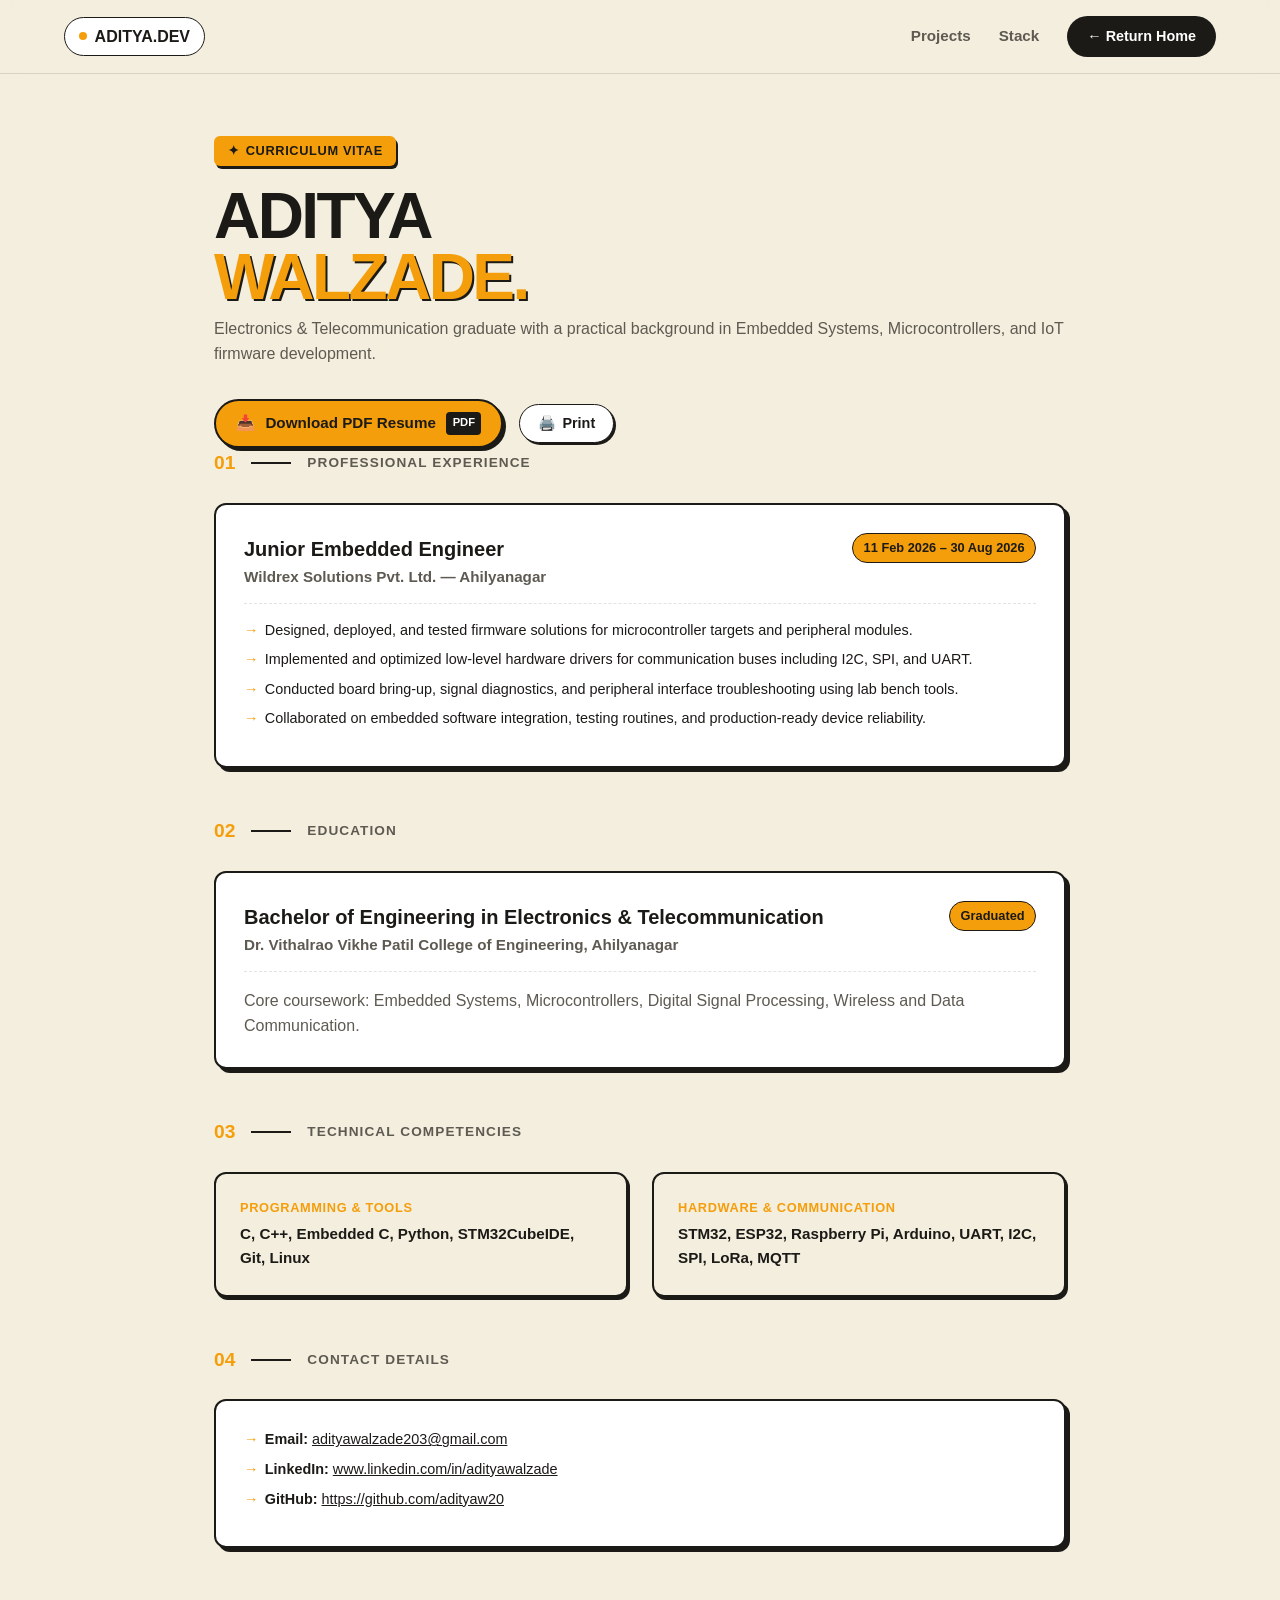
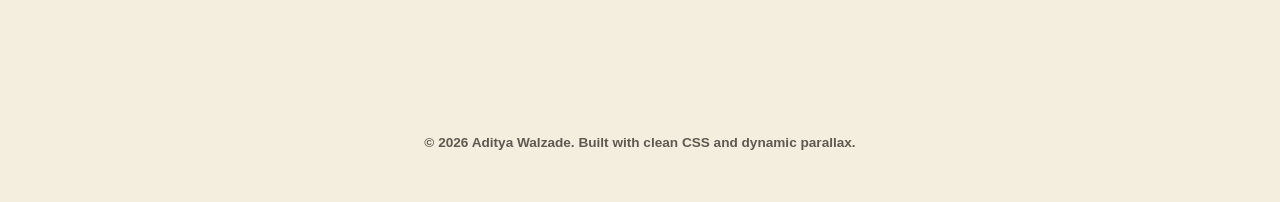
==== commit 34d07673: "Update resume.html" ====
--- a/docs/resume.html
+++ b/docs/resume.html
@@ -11,7 +11,7 @@
 </head>
 <body class="editorial-theme">
 
-  <!-- Header -->
+  <!-- Header Navigation -->
   <header class="editorial-nav">
     <div class="nav-container">
       <a href="index.html" class="brand-badge">
@@ -39,7 +39,7 @@
           <span class="title-highlight">WALZADE.</span>
         </h1>
         <p class="body-text-secondary">
-          Electronics & Telecommunication graduate with practical background in Embedded Systems, Microcontrollers, and IoT firmware development.
+          Electronics & Telecommunication graduate with a practical background in Embedded Systems, Microcontrollers, and IoT firmware development.
         </p>
 
         <!-- Download & Print Actions -->
@@ -55,10 +55,35 @@
         </div>
       </div>
 
-      <!-- Section: Academic Background -->
+      <!-- Section 01: Professional Experience -->
       <section class="resume-section reveal-elem">
         <div class="section-indicator" style="margin-bottom: 1.5rem;">
           <span class="step-number">01</span>
+          <span class="step-divider"></span>
+          <span class="step-label">PROFESSIONAL EXPERIENCE</span>
+        </div>
+
+        <div class="resume-card">
+          <div class="resume-card-head">
+            <div>
+              <h3 class="resume-role">Junior Embedded Engineer</h3>
+              <p class="resume-company">Wildrex Solutions Pvt. Ltd. — Ahilyanagar</p>
+            </div>
+            <span class="resume-period">11 Feb 2026 – 30 Aug 2026</span>
+          </div>
+          <ul class="resume-bullets">
+            <li>Designed, deployed, and tested firmware solutions for microcontroller targets and peripheral modules.</li>
+            <li>Implemented and optimized low-level hardware drivers for communication buses including I2C, SPI, and UART.</li>
+            <li>Conducted board bring-up, signal diagnostics, and peripheral interface troubleshooting using lab bench tools.</li>
+            <li>Collaborated on embedded software integration, testing routines, and production-ready device reliability.</li>
+          </ul>
+        </div>
+      </section>
+
+      <!-- Section 02: Education -->
+      <section class="resume-section reveal-elem">
+        <div class="section-indicator" style="margin-bottom: 1.5rem;">
+          <span class="step-number">02</span>
           <span class="step-divider"></span>
           <span class="step-label">EDUCATION</span>
         </div>
@@ -77,10 +102,10 @@
         </div>
       </section>
 
-      <!-- Section: Skills & Competencies -->
+      <!-- Section 03: Skills & Competencies -->
       <section class="resume-section reveal-elem">
         <div class="section-indicator" style="margin-bottom: 1.5rem;">
-          <span class="step-number">02</span>
+          <span class="step-number">03</span>
           <span class="step-divider"></span>
           <span class="step-label">TECHNICAL COMPETENCIES</span>
         </div>
@@ -97,19 +122,19 @@
         </div>
       </section>
 
-      <!-- Section: Contact Links -->
+      <!-- Section 04: Contact Details -->
       <section class="resume-section reveal-elem">
         <div class="section-indicator" style="margin-bottom: 1.5rem;">
-          <span class="step-number">03</span>
+          <span class="step-number">04</span>
           <span class="step-divider"></span>
           <span class="step-label">CONTACT DETAILS</span>
         </div>
 
         <div class="resume-card">
           <ul class="resume-bullets">
-            <li><strong>Email:</strong> <a href="mailto:adityawalzade203@gmail.com" style="color: inherit;">adityawalzade203@gmail.com</a></li>
-            <li><strong>LinkedIn:</strong> <a href="https://www.linkedin.com/in/adityawalzade" target="_blank" rel="noopener noreferrer" style="color: inherit;">www.linkedin.com/in/adityawalzade</a></li>
-            <li><strong>GitHub:</strong> <a href="https://github.com/adityaw20" target="_blank" rel="noopener noreferrer" style="color: inherit;">https://github.com/adityaw20</a></li>
+            <li><strong>Email:</strong> <a href="mailto:adityawalzade203@gmail.com" style="color: inherit; text-decoration: underline;">adityawalzade203@gmail.com</a></li>
+            <li><strong>LinkedIn:</strong> <a href="https://www.linkedin.com/in/adityawalzade" target="_blank" rel="noopener noreferrer" style="color: inherit; text-decoration: underline;">www.linkedin.com/in/adityawalzade</a></li>
+            <li><strong>GitHub:</strong> <a href="https://github.com/adityaw20" target="_blank" rel="noopener noreferrer" style="color: inherit; text-decoration: underline;">https://github.com/adityaw20</a></li>
           </ul>
         </div>
       </section>
@@ -117,6 +142,7 @@
     </div>
   </main>
 
+  <!-- Footer -->
   <footer class="poster-footer-section" style="padding-top: 2rem;">
     <div class="container" style="text-align: center;">
       <p class="copy-line">© 2026 Aditya Walzade. Built with clean CSS and dynamic parallax.</p>
--- a/docs/style.css
+++ b/docs/style.css
@@ -157,12 +157,15 @@
 
 .poster-title {
   font-family: var(--font-display);
-  font-size: clamp(3.75rem, 8vw, 6.5rem);
+  font-size: clamp(3.2rem, 7vw, 5.6rem);
   font-weight: 900;
-  line-height: 0.92;
+  line-height: 0.95;
   letter-spacing: -0.04em;
   color: var(--text-dark);
-  margin-bottom: 1.5rem;
+  margin-bottom: 1rem;
+}
+.hero-name-title {
+  text-transform: uppercase;
 }
 .title-highlight {
   color: var(--brand-yellow);
@@ -172,6 +175,29 @@
   color: var(--brand-yellow);
   font-size: 0.8em;
 }
+
+.hero-role-subtag {
+  display: inline-flex;
+  align-items: center;
+  gap: 0.6rem;
+  margin-bottom: 1.5rem;
+  font-size: 0.8rem;
+  font-weight: 800;
+  letter-spacing: 0.08em;
+}
+.subtag-pill {
+  background: var(--text-dark);
+  color: #fff;
+  padding: 0.2rem 0.55rem;
+  border-radius: 4px;
+}
+.subtag-divider {
+  color: var(--brand-yellow);
+}
+.subtag-text {
+  color: var(--text-muted);
+}
+
 .hero-subtext {
   font-size: 1.15rem;
   color: var(--text-muted);
@@ -731,7 +757,7 @@
   background: var(--bg-card);
 }
 
-/* Visibility Fix: Visible by default, animated when js-active is present */
+/* Visibility: Always visible by default */
 .reveal-elem {
   opacity: 1;
   transform: translateY(0);
